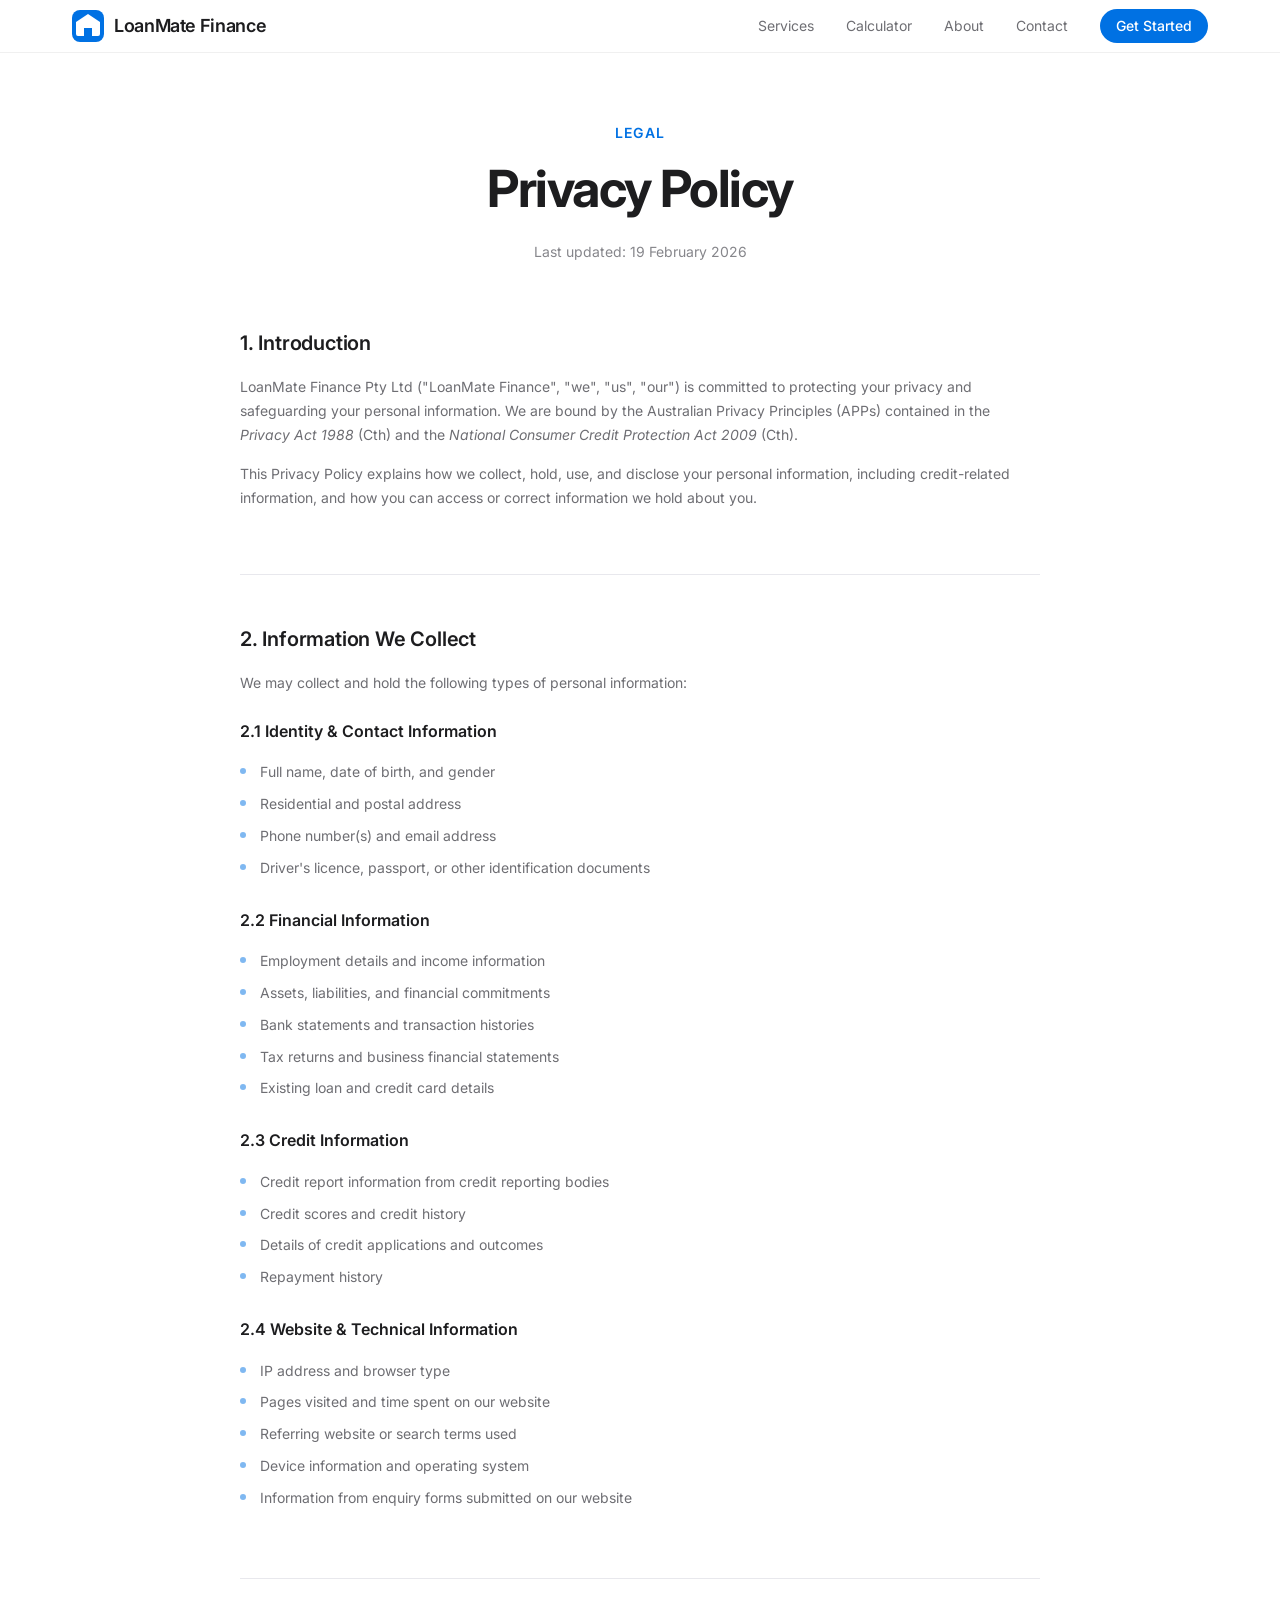
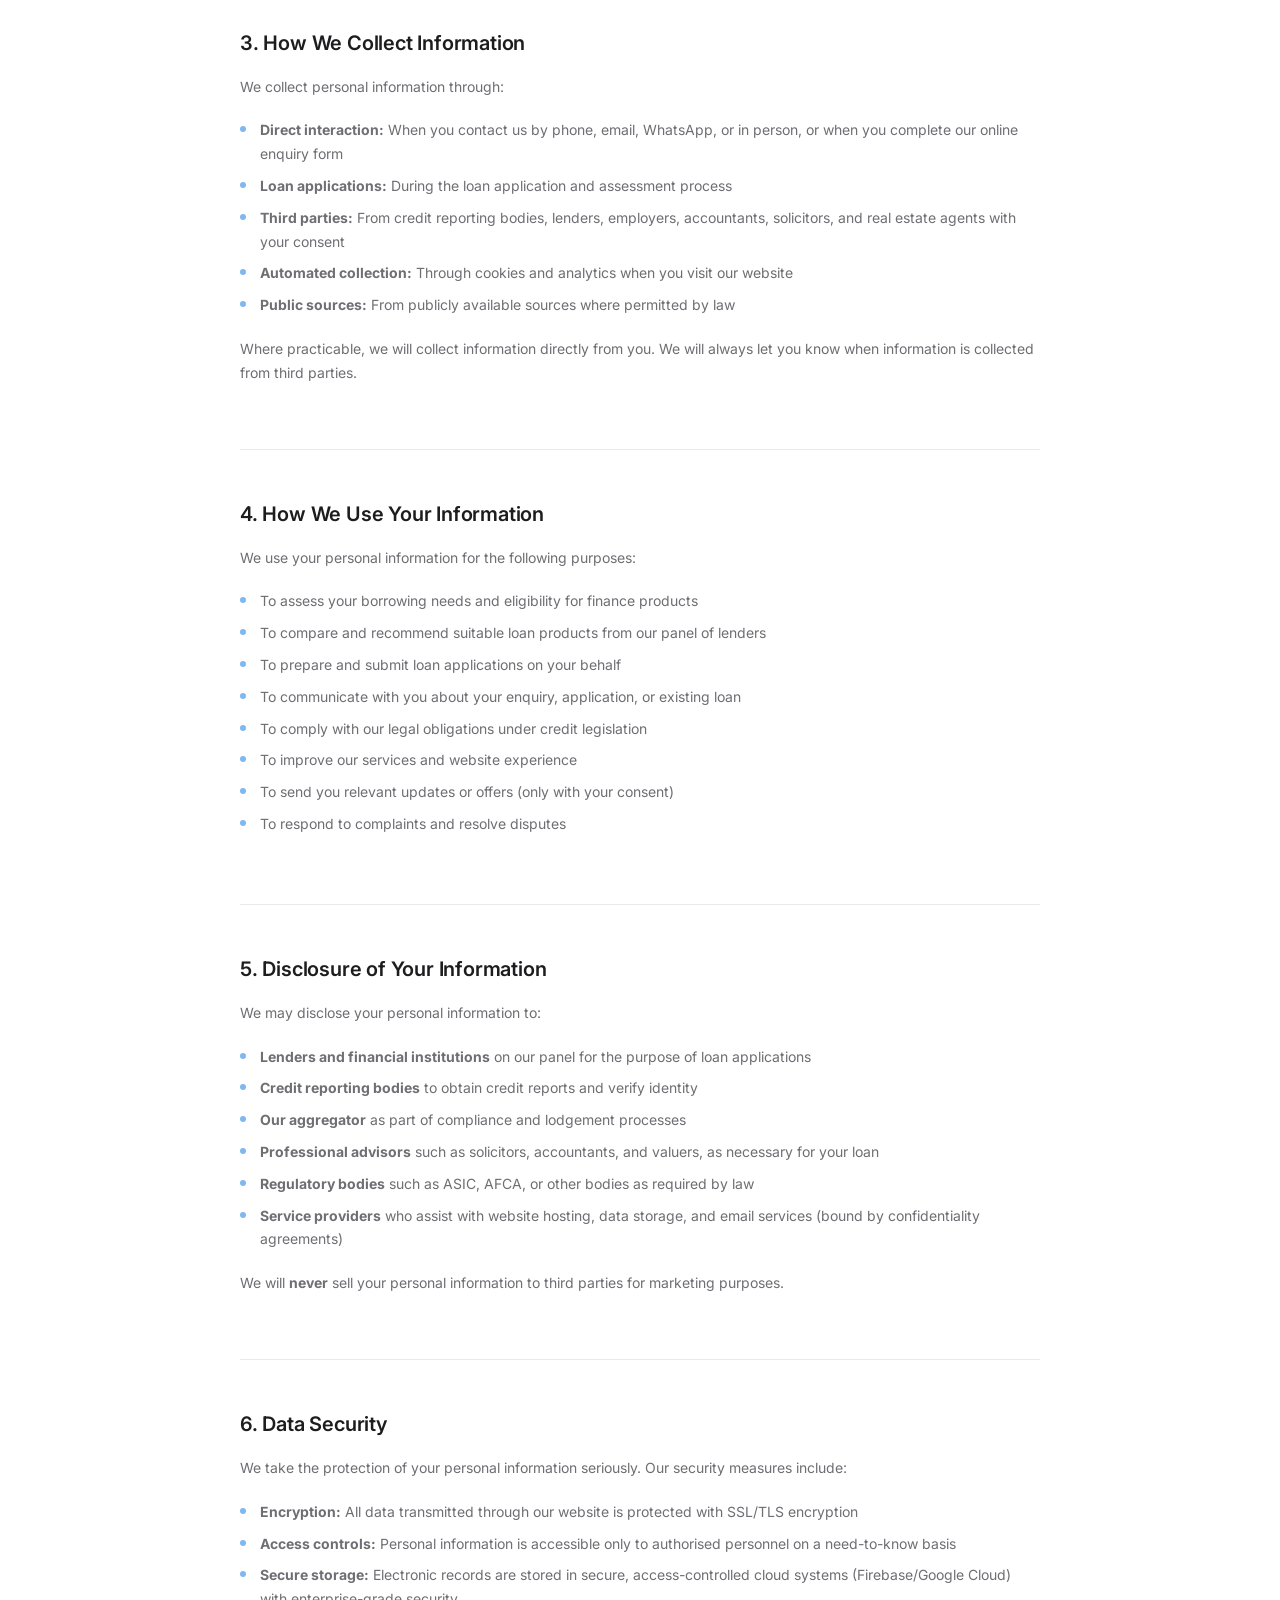
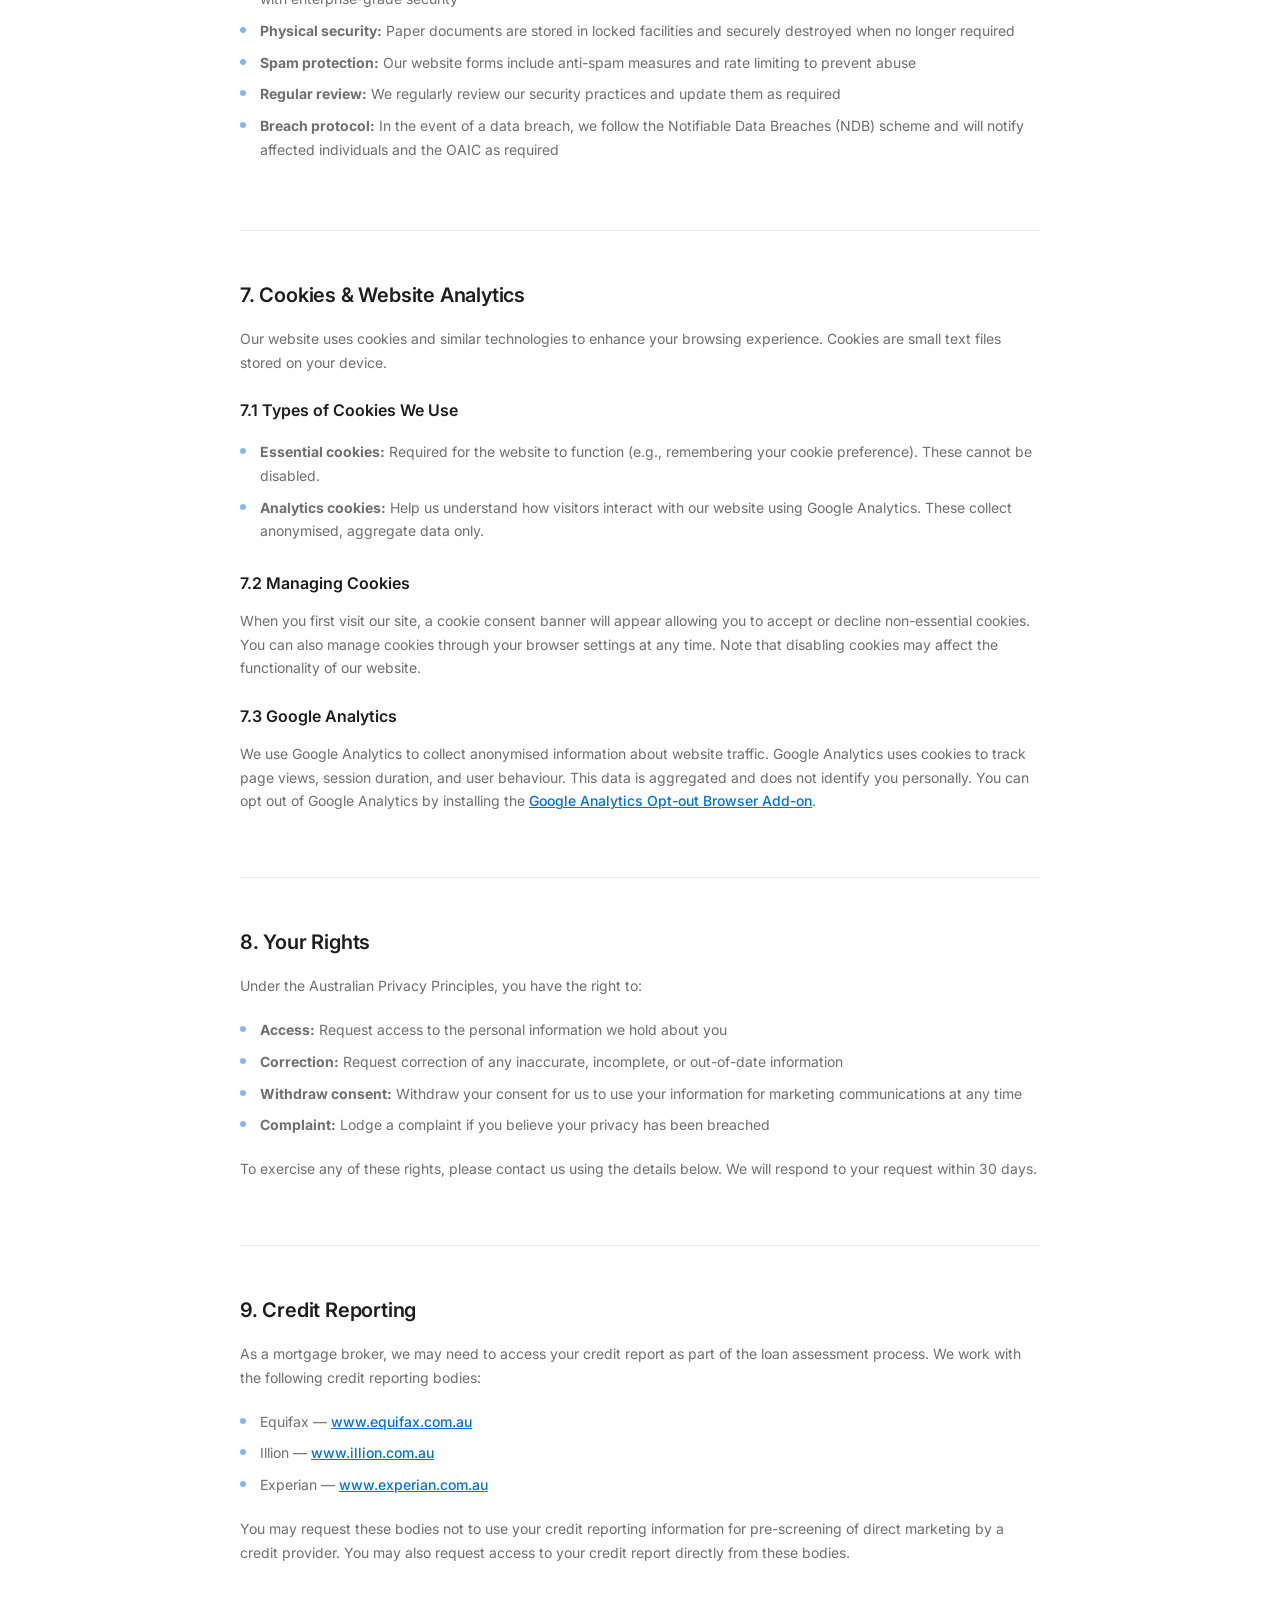
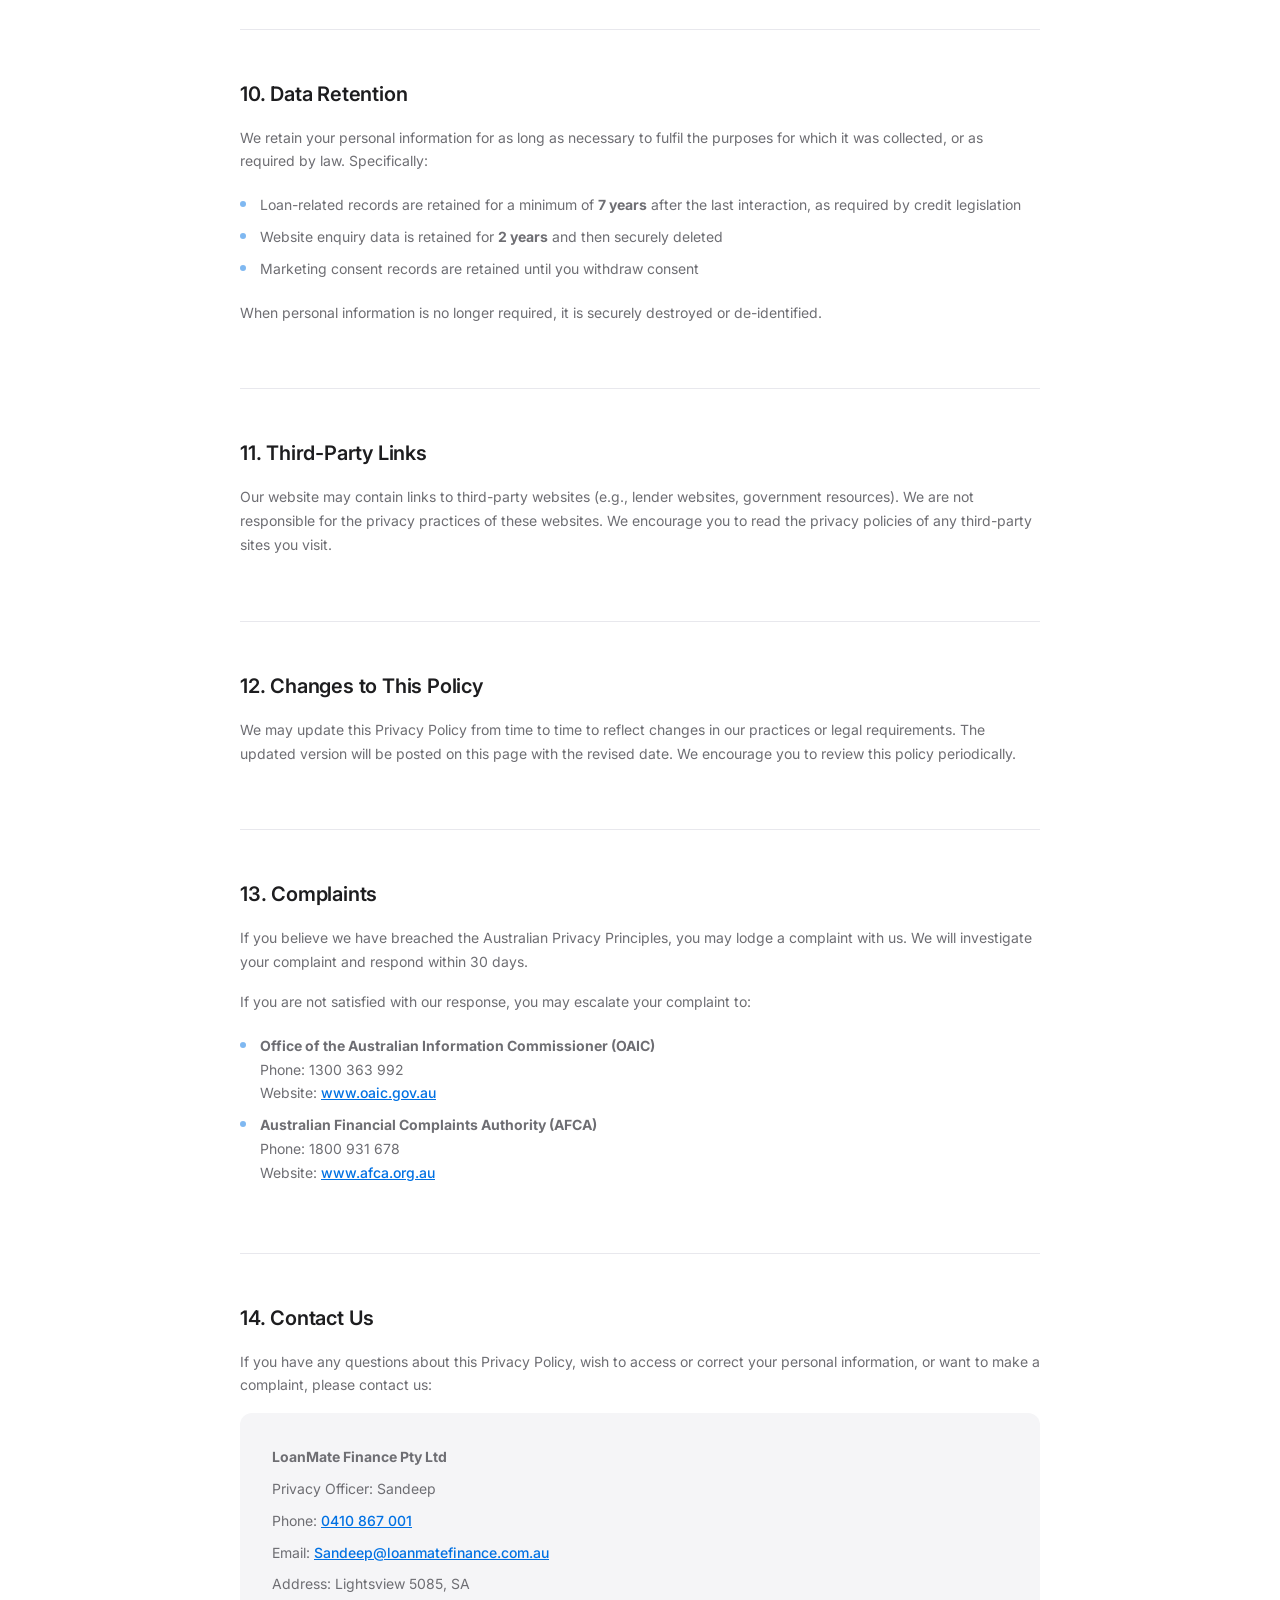
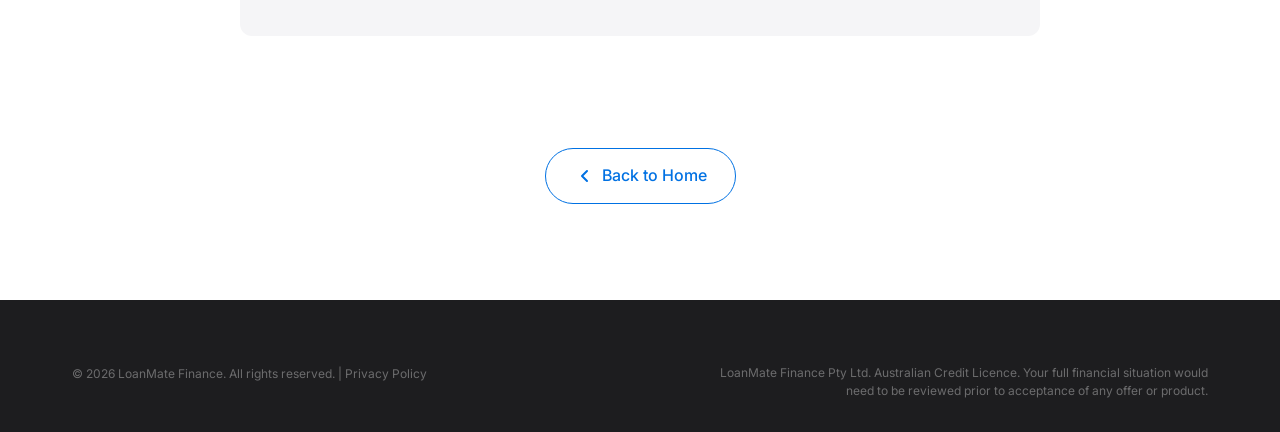
==== privacy.html @ 2b6af9fc "Phase 1: Privacy & Security Foundation - Add Content Security Policy, X-Frame-Options, and referrer " ====
<!DOCTYPE html>
<html lang="en">
<head>
    <meta charset="UTF-8">
    <meta name="viewport" content="width=device-width, initial-scale=1.0">
    <title>Privacy Policy | LoanMate Finance</title>
    <meta name="description" content="LoanMate Finance Privacy Policy — how we collect, use, store, and protect your personal information under the Australian Privacy Principles.">

    <!-- Security Headers -->
    <meta http-equiv="X-Content-Type-Options" content="nosniff">
    <meta http-equiv="X-Frame-Options" content="DENY">
    <meta name="referrer" content="strict-origin-when-cross-origin">

    <link rel="preconnect" href="https://fonts.googleapis.com">
    <link rel="preconnect" href="https://fonts.gstatic.com" crossorigin>
    <link href="https://fonts.googleapis.com/css2?family=Inter:wght@300;400;500;600;700;800&display=swap" rel="stylesheet">
    <link rel="stylesheet" href="styles.css">
    <link rel="icon" type="image/svg+xml" href="data:image/svg+xml,<svg xmlns='http://www.w3.org/2000/svg' viewBox='0 0 100 100'><text y='.9em' font-size='90'>🏠</text></svg>">
</head>
<body>
    <!-- Navigation -->
    <nav class="nav" id="nav">
        <div class="nav-container">
            <a href="index.html" class="nav-logo">
                <div class="logo-icon">
                    <svg width="28" height="28" viewBox="0 0 28 28" fill="none">
                        <path d="M14 2L2 10v12a2 2 0 002 2h6v-8h8v8h6a2 2 0 002-2V10L14 2z" fill="currentColor"/>
                    </svg>
                </div>
                <span>LoanMate Finance</span>
            </a>
            <div class="nav-links" id="navLinks">
                <a href="index.html#services">Services</a>
                <a href="index.html#calculator">Calculator</a>
                <a href="index.html#about">About</a>
                <a href="index.html#contact">Contact</a>
                <a href="index.html#contact" class="nav-cta">Get Started</a>
            </div>
            <button class="nav-toggle" id="navToggle" aria-label="Toggle navigation">
                <span></span>
                <span></span>
                <span></span>
            </button>
        </div>
    </nav>

    <!-- Privacy Policy Content -->
    <section class="privacy-page">
        <div class="container">
            <div class="privacy-header">
                <span class="section-tag">Legal</span>
                <h1 class="section-title">Privacy Policy</h1>
                <p class="privacy-updated">Last updated: 19 February 2026</p>
            </div>

            <div class="privacy-content">
                <!-- 1. Introduction -->
                <div class="privacy-section">
                    <h2>1. Introduction</h2>
                    <p>LoanMate Finance Pty Ltd ("LoanMate Finance", "we", "us", "our") is committed to protecting your privacy and safeguarding your personal information. We are bound by the Australian Privacy Principles (APPs) contained in the <em>Privacy Act 1988</em> (Cth) and the <em>National Consumer Credit Protection Act 2009</em> (Cth).</p>
                    <p>This Privacy Policy explains how we collect, hold, use, and disclose your personal information, including credit-related information, and how you can access or correct information we hold about you.</p>
                </div>

                <!-- 2. Information We Collect -->
                <div class="privacy-section">
                    <h2>2. Information We Collect</h2>
                    <p>We may collect and hold the following types of personal information:</p>

                    <h3>2.1 Identity & Contact Information</h3>
                    <ul>
                        <li>Full name, date of birth, and gender</li>
                        <li>Residential and postal address</li>
                        <li>Phone number(s) and email address</li>
                        <li>Driver's licence, passport, or other identification documents</li>
                    </ul>

                    <h3>2.2 Financial Information</h3>
                    <ul>
                        <li>Employment details and income information</li>
                        <li>Assets, liabilities, and financial commitments</li>
                        <li>Bank statements and transaction histories</li>
                        <li>Tax returns and business financial statements</li>
                        <li>Existing loan and credit card details</li>
                    </ul>

                    <h3>2.3 Credit Information</h3>
                    <ul>
                        <li>Credit report information from credit reporting bodies</li>
                        <li>Credit scores and credit history</li>
                        <li>Details of credit applications and outcomes</li>
                        <li>Repayment history</li>
                    </ul>

                    <h3>2.4 Website & Technical Information</h3>
                    <ul>
                        <li>IP address and browser type</li>
                        <li>Pages visited and time spent on our website</li>
                        <li>Referring website or search terms used</li>
                        <li>Device information and operating system</li>
                        <li>Information from enquiry forms submitted on our website</li>
                    </ul>
                </div>

                <!-- 3. How We Collect Information -->
                <div class="privacy-section">
                    <h2>3. How We Collect Information</h2>
                    <p>We collect personal information through:</p>
                    <ul>
                        <li><strong>Direct interaction:</strong> When you contact us by phone, email, WhatsApp, or in person, or when you complete our online enquiry form</li>
                        <li><strong>Loan applications:</strong> During the loan application and assessment process</li>
                        <li><strong>Third parties:</strong> From credit reporting bodies, lenders, employers, accountants, solicitors, and real estate agents with your consent</li>
                        <li><strong>Automated collection:</strong> Through cookies and analytics when you visit our website</li>
                        <li><strong>Public sources:</strong> From publicly available sources where permitted by law</li>
                    </ul>
                    <p>Where practicable, we will collect information directly from you. We will always let you know when information is collected from third parties.</p>
                </div>

                <!-- 4. How We Use Your Information -->
                <div class="privacy-section">
                    <h2>4. How We Use Your Information</h2>
                    <p>We use your personal information for the following purposes:</p>
                    <ul>
                        <li>To assess your borrowing needs and eligibility for finance products</li>
                        <li>To compare and recommend suitable loan products from our panel of lenders</li>
                        <li>To prepare and submit loan applications on your behalf</li>
                        <li>To communicate with you about your enquiry, application, or existing loan</li>
                        <li>To comply with our legal obligations under credit legislation</li>
                        <li>To improve our services and website experience</li>
                        <li>To send you relevant updates or offers (only with your consent)</li>
                        <li>To respond to complaints and resolve disputes</li>
                    </ul>
                </div>

                <!-- 5. Disclosure of Your Information -->
                <div class="privacy-section">
                    <h2>5. Disclosure of Your Information</h2>
                    <p>We may disclose your personal information to:</p>
                    <ul>
                        <li><strong>Lenders and financial institutions</strong> on our panel for the purpose of loan applications</li>
                        <li><strong>Credit reporting bodies</strong> to obtain credit reports and verify identity</li>
                        <li><strong>Our aggregator</strong> as part of compliance and lodgement processes</li>
                        <li><strong>Professional advisors</strong> such as solicitors, accountants, and valuers, as necessary for your loan</li>
                        <li><strong>Regulatory bodies</strong> such as ASIC, AFCA, or other bodies as required by law</li>
                        <li><strong>Service providers</strong> who assist with website hosting, data storage, and email services (bound by confidentiality agreements)</li>
                    </ul>
                    <p>We will <strong>never</strong> sell your personal information to third parties for marketing purposes.</p>
                </div>

                <!-- 6. Data Security -->
                <div class="privacy-section" id="security">
                    <h2>6. Data Security</h2>
                    <p>We take the protection of your personal information seriously. Our security measures include:</p>
                    <ul>
                        <li><strong>Encryption:</strong> All data transmitted through our website is protected with SSL/TLS encryption</li>
                        <li><strong>Access controls:</strong> Personal information is accessible only to authorised personnel on a need-to-know basis</li>
                        <li><strong>Secure storage:</strong> Electronic records are stored in secure, access-controlled cloud systems (Firebase/Google Cloud) with enterprise-grade security</li>
                        <li><strong>Physical security:</strong> Paper documents are stored in locked facilities and securely destroyed when no longer required</li>
                        <li><strong>Spam protection:</strong> Our website forms include anti-spam measures and rate limiting to prevent abuse</li>
                        <li><strong>Regular review:</strong> We regularly review our security practices and update them as required</li>
                        <li><strong>Breach protocol:</strong> In the event of a data breach, we follow the Notifiable Data Breaches (NDB) scheme and will notify affected individuals and the OAIC as required</li>
                    </ul>
                </div>

                <!-- 7. Cookies -->
                <div class="privacy-section" id="cookies">
                    <h2>7. Cookies & Website Analytics</h2>
                    <p>Our website uses cookies and similar technologies to enhance your browsing experience. Cookies are small text files stored on your device.</p>

                    <h3>7.1 Types of Cookies We Use</h3>
                    <ul>
                        <li><strong>Essential cookies:</strong> Required for the website to function (e.g., remembering your cookie preference). These cannot be disabled.</li>
                        <li><strong>Analytics cookies:</strong> Help us understand how visitors interact with our website using Google Analytics. These collect anonymised, aggregate data only.</li>
                    </ul>

                    <h3>7.2 Managing Cookies</h3>
                    <p>When you first visit our site, a cookie consent banner will appear allowing you to accept or decline non-essential cookies. You can also manage cookies through your browser settings at any time. Note that disabling cookies may affect the functionality of our website.</p>

                    <h3>7.3 Google Analytics</h3>
                    <p>We use Google Analytics to collect anonymised information about website traffic. Google Analytics uses cookies to track page views, session duration, and user behaviour. This data is aggregated and does not identify you personally. You can opt out of Google Analytics by installing the <a href="https://tools.google.com/dlpage/gaoptout" target="_blank" rel="noopener noreferrer">Google Analytics Opt-out Browser Add-on</a>.</p>
                </div>

                <!-- 8. Your Rights -->
                <div class="privacy-section">
                    <h2>8. Your Rights</h2>
                    <p>Under the Australian Privacy Principles, you have the right to:</p>
                    <ul>
                        <li><strong>Access:</strong> Request access to the personal information we hold about you</li>
                        <li><strong>Correction:</strong> Request correction of any inaccurate, incomplete, or out-of-date information</li>
                        <li><strong>Withdraw consent:</strong> Withdraw your consent for us to use your information for marketing communications at any time</li>
                        <li><strong>Complaint:</strong> Lodge a complaint if you believe your privacy has been breached</li>
                    </ul>
                    <p>To exercise any of these rights, please contact us using the details below. We will respond to your request within 30 days.</p>
                </div>

                <!-- 9. Credit Reporting -->
                <div class="privacy-section">
                    <h2>9. Credit Reporting</h2>
                    <p>As a mortgage broker, we may need to access your credit report as part of the loan assessment process. We work with the following credit reporting bodies:</p>
                    <ul>
                        <li>Equifax — <a href="https://www.equifax.com.au" target="_blank" rel="noopener noreferrer">www.equifax.com.au</a></li>
                        <li>Illion — <a href="https://www.illion.com.au" target="_blank" rel="noopener noreferrer">www.illion.com.au</a></li>
                        <li>Experian — <a href="https://www.experian.com.au" target="_blank" rel="noopener noreferrer">www.experian.com.au</a></li>
                    </ul>
                    <p>You may request these bodies not to use your credit reporting information for pre-screening of direct marketing by a credit provider. You may also request access to your credit report directly from these bodies.</p>
                </div>

                <!-- 10. Data Retention -->
                <div class="privacy-section">
                    <h2>10. Data Retention</h2>
                    <p>We retain your personal information for as long as necessary to fulfil the purposes for which it was collected, or as required by law. Specifically:</p>
                    <ul>
                        <li>Loan-related records are retained for a minimum of <strong>7 years</strong> after the last interaction, as required by credit legislation</li>
                        <li>Website enquiry data is retained for <strong>2 years</strong> and then securely deleted</li>
                        <li>Marketing consent records are retained until you withdraw consent</li>
                    </ul>
                    <p>When personal information is no longer required, it is securely destroyed or de-identified.</p>
                </div>

                <!-- 11. Third-Party Links -->
                <div class="privacy-section">
                    <h2>11. Third-Party Links</h2>
                    <p>Our website may contain links to third-party websites (e.g., lender websites, government resources). We are not responsible for the privacy practices of these websites. We encourage you to read the privacy policies of any third-party sites you visit.</p>
                </div>

                <!-- 12. Changes to This Policy -->
                <div class="privacy-section">
                    <h2>12. Changes to This Policy</h2>
                    <p>We may update this Privacy Policy from time to time to reflect changes in our practices or legal requirements. The updated version will be posted on this page with the revised date. We encourage you to review this policy periodically.</p>
                </div>

                <!-- 13. Complaints -->
                <div class="privacy-section">
                    <h2>13. Complaints</h2>
                    <p>If you believe we have breached the Australian Privacy Principles, you may lodge a complaint with us. We will investigate your complaint and respond within 30 days.</p>
                    <p>If you are not satisfied with our response, you may escalate your complaint to:</p>
                    <ul>
                        <li><strong>Office of the Australian Information Commissioner (OAIC)</strong><br>
                            Phone: 1300 363 992<br>
                            Website: <a href="https://www.oaic.gov.au" target="_blank" rel="noopener noreferrer">www.oaic.gov.au</a>
                        </li>
                        <li><strong>Australian Financial Complaints Authority (AFCA)</strong><br>
                            Phone: 1800 931 678<br>
                            Website: <a href="https://www.afca.org.au" target="_blank" rel="noopener noreferrer">www.afca.org.au</a>
                        </li>
                    </ul>
                </div>

                <!-- 14. Contact Us -->
                <div class="privacy-section">
                    <h2>14. Contact Us</h2>
                    <p>If you have any questions about this Privacy Policy, wish to access or correct your personal information, or want to make a complaint, please contact us:</p>
                    <div class="privacy-contact-card">
                        <p><strong>LoanMate Finance Pty Ltd</strong></p>
                        <p>Privacy Officer: Sandeep</p>
                        <p>Phone: <a href="tel:0410867001">0410 867 001</a></p>
                        <p>Email: <a href="mailto:Sandeep@loanmatefinance.com.au">Sandeep@loanmatefinance.com.au</a></p>
                        <p>Address: Lightsview 5085, SA</p>
                    </div>
                </div>
            </div>

            <div class="privacy-back">
                <a href="index.html" class="btn btn-secondary btn-lg">
                    <svg width="20" height="20" viewBox="0 0 20 20" fill="none">
                        <path d="M13 15l-5-5 5-5" stroke="currentColor" stroke-width="2" stroke-linecap="round" stroke-linejoin="round"/>
                    </svg>
                    Back to Home
                </a>
            </div>
        </div>
    </section>

    <!-- Footer -->
    <footer class="footer">
        <div class="container">
            <div class="footer-bottom" style="border-top: none; padding-top: 0;">
                <p>&copy; 2026 LoanMate Finance. All rights reserved. | <a href="privacy.html">Privacy Policy</a></p>
                <p class="footer-disclaimer">LoanMate Finance Pty Ltd. Australian Credit Licence. Your full financial situation would need to be reviewed prior to acceptance of any offer or product.</p>
            </div>
        </div>
    </footer>
</body>
</html>
---- styles.css ----
/* ============================================
   LoanMate Finance — Apple-Inspired Design System
   ============================================ */

/* --- CSS Custom Properties --- */
:root {
    --color-primary: #0071E3;
    --color-primary-hover: #0077ED;
    --color-primary-light: #E8F4FD;
    --color-dark: #1D1D1F;
    --color-text: #1D1D1F;
    --color-text-secondary: #6E6E73;
    --color-text-tertiary: #86868B;
    --color-bg: #FFFFFF;
    --color-bg-secondary: #F5F5F7;
    --color-bg-tertiary: #FAFAFA;
    --color-border: #D2D2D7;
    --color-border-light: #E8E8ED;
    --color-success: #22C55E;
    --color-error: #EF4444;

    --font-family: 'Inter', -apple-system, BlinkMacSystemFont, 'Segoe UI', Roboto, sans-serif;
    --font-size-xs: 0.75rem;
    --font-size-sm: 0.875rem;
    --font-size-base: 1rem;
    --font-size-lg: 1.125rem;
    --font-size-xl: 1.25rem;
    --font-size-2xl: 1.5rem;
    --font-size-3xl: 2rem;
    --font-size-4xl: 2.5rem;
    --font-size-5xl: 3.5rem;
    --font-size-6xl: 4.5rem;

    --spacing-xs: 0.5rem;
    --spacing-sm: 0.75rem;
    --spacing-md: 1rem;
    --spacing-lg: 1.5rem;
    --spacing-xl: 2rem;
    --spacing-2xl: 3rem;
    --spacing-3xl: 4rem;
    --spacing-4xl: 6rem;
    --spacing-5xl: 8rem;

    --radius-sm: 8px;
    --radius-md: 12px;
    --radius-lg: 16px;
    --radius-xl: 20px;
    --radius-2xl: 24px;
    --radius-full: 9999px;

    --shadow-sm: 0 1px 2px rgba(0, 0, 0, 0.04);
    --shadow-md: 0 4px 12px rgba(0, 0, 0, 0.06);
    --shadow-lg: 0 8px 30px rgba(0, 0, 0, 0.08);
    --shadow-xl: 0 20px 60px rgba(0, 0, 0, 0.1);

    --transition-fast: 0.15s ease;
    --transition-base: 0.3s ease;
    --transition-slow: 0.5s ease;
    --transition-spring: 0.6s cubic-bezier(0.16, 1, 0.3, 1);
}

/* --- Reset & Base --- */
*,
*::before,
*::after {
    margin: 0;
    padding: 0;
    box-sizing: border-box;
}

html {
    scroll-behavior: smooth;
    -webkit-font-smoothing: antialiased;
    -moz-osx-font-smoothing: grayscale;
}

body {
    font-family: var(--font-family);
    font-size: var(--font-size-base);
    line-height: 1.6;
    color: var(--color-text);
    background: var(--color-bg);
    overflow-x: hidden;
}

img {
    max-width: 100%;
    display: block;
}

a {
    text-decoration: none;
    color: inherit;
    transition: color var(--transition-fast);
}

button {
    border: none;
    background: none;
    cursor: pointer;
    font-family: inherit;
}

input, textarea, select {
    font-family: inherit;
    font-size: inherit;
}

::selection {
    background: var(--color-primary);
    color: white;
}

/* --- Layout --- */
.container {
    max-width: 1200px;
    margin: 0 auto;
    padding: 0 var(--spacing-xl);
}

/* --- Navigation --- */
.nav {
    position: fixed;
    top: 0;
    left: 0;
    right: 0;
    z-index: 1000;
    background: rgba(255, 255, 255, 0.72);
    backdrop-filter: saturate(180%) blur(20px);
    -webkit-backdrop-filter: saturate(180%) blur(20px);
    border-bottom: 1px solid rgba(0, 0, 0, 0.06);
    transition: background var(--transition-base), box-shadow var(--transition-base);
}

.nav.scrolled {
    background: rgba(255, 255, 255, 0.92);
    box-shadow: 0 1px 3px rgba(0, 0, 0, 0.06);
}

.nav-container {
    max-width: 1200px;
    margin: 0 auto;
    padding: 0 var(--spacing-xl);
    display: flex;
    align-items: center;
    justify-content: space-between;
    height: 52px;
}

.nav-logo {
    display: flex;
    align-items: center;
    gap: 10px;
    font-weight: 600;
    font-size: var(--font-size-lg);
    color: var(--color-dark);
    letter-spacing: -0.02em;
}

.logo-icon {
    display: flex;
    align-items: center;
    justify-content: center;
    width: 32px;
    height: 32px;
    border-radius: var(--radius-sm);
    background: var(--color-primary);
    color: white;
}

.nav-links {
    display: flex;
    align-items: center;
    gap: var(--spacing-xl);
}

.nav-links a {
    font-size: var(--font-size-sm);
    font-weight: 400;
    color: var(--color-text-secondary);
    transition: color var(--transition-fast);
}

.nav-links a:hover {
    color: var(--color-text);
}

.nav-cta {
    padding: 6px 16px !important;
    background: var(--color-primary) !important;
    color: white !important;
    border-radius: var(--radius-full);
    font-weight: 500 !important;
    transition: background var(--transition-fast), transform var(--transition-fast) !important;
}

.nav-cta:hover {
    background: var(--color-primary-hover) !important;
    transform: scale(1.02);
}

.nav-toggle {
    display: none;
    flex-direction: column;
    gap: 5px;
    padding: 4px;
}

.nav-toggle span {
    display: block;
    width: 22px;
    height: 2px;
    background: var(--color-dark);
    border-radius: 2px;
    transition: transform var(--transition-base), opacity var(--transition-fast);
}

.nav-toggle.active span:nth-child(1) {
    transform: translateY(7px) rotate(45deg);
}

.nav-toggle.active span:nth-child(2) {
    opacity: 0;
}

.nav-toggle.active span:nth-child(3) {
    transform: translateY(-7px) rotate(-45deg);
}

/* --- Hero Section --- */
.hero {
    position: relative;
    padding: 160px 0 100px;
    overflow: hidden;
    min-height: 100vh;
    display: flex;
    align-items: center;
}

.hero-bg {
    position: absolute;
    inset: 0;
    overflow: hidden;
}

.hero-gradient {
    position: absolute;
    inset: 0;
    background: linear-gradient(180deg, #F5F5F7 0%, #FFFFFF 100%);
}

.hero-orb {
    position: absolute;
    border-radius: 50%;
    filter: blur(80px);
    opacity: 0.4;
}

.hero-orb-1 {
    width: 600px;
    height: 600px;
    background: radial-gradient(circle, #B3D9FF 0%, transparent 70%);
    top: -200px;
    right: -100px;
    animation: float1 20s ease-in-out infinite;
}

.hero-orb-2 {
    width: 400px;
    height: 400px;
    background: radial-gradient(circle, #C3B1E1 0%, transparent 70%);
    bottom: -100px;
    left: -100px;
    animation: float2 25s ease-in-out infinite;
}

.hero-orb-3 {
    width: 300px;
    height: 300px;
    background: radial-gradient(circle, #A8E6CF 0%, transparent 70%);
    top: 40%;
    left: 50%;
    animation: float3 22s ease-in-out infinite;
}

@keyframes float1 {
    0%, 100% { transform: translate(0, 0); }
    33% { transform: translate(-30px, 20px); }
    66% { transform: translate(20px, -30px); }
}

@keyframes float2 {
    0%, 100% { transform: translate(0, 0); }
    33% { transform: translate(20px, -20px); }
    66% { transform: translate(-20px, 20px); }
}

@keyframes float3 {
    0%, 100% { transform: translate(0, 0); }
    50% { transform: translate(-40px, -30px); }
}

.hero-content {
    position: relative;
    max-width: 680px;
}

.hero-badge {
    display: inline-flex;
    align-items: center;
    gap: 8px;
    padding: 6px 16px 6px 12px;
    background: rgba(255, 255, 255, 0.8);
    border: 1px solid var(--color-border-light);
    border-radius: var(--radius-full);
    font-size: var(--font-size-sm);
    color: var(--color-text-secondary);
    margin-bottom: var(--spacing-xl);
    backdrop-filter: blur(10px);
}

.badge-dot {
    width: 8px;
    height: 8px;
    background: var(--color-success);
    border-radius: 50%;
    animation: pulse 2s infinite;
}

@keyframes pulse {
    0%, 100% { opacity: 1; }
    50% { opacity: 0.5; }
}

.hero-title {
    font-size: clamp(var(--font-size-4xl), 6vw, var(--font-size-6xl));
    font-weight: 700;
    line-height: 1.05;
    letter-spacing: -0.03em;
    color: var(--color-dark);
    margin-bottom: var(--spacing-lg);
}

.text-gradient {
    background: linear-gradient(135deg, var(--color-primary) 0%, #5856D6 100%);
    -webkit-background-clip: text;
    -webkit-text-fill-color: transparent;
    background-clip: text;
}

.hero-subtitle {
    font-size: clamp(var(--font-size-lg), 2vw, var(--font-size-xl));
    line-height: 1.5;
    color: var(--color-text-secondary);
    margin-bottom: var(--spacing-2xl);
    max-width: 540px;
}

.hero-actions {
    display: flex;
    gap: var(--spacing-md);
    flex-wrap: wrap;
    margin-bottom: var(--spacing-3xl);
}

/* --- Buttons --- */
.btn {
    display: inline-flex;
    align-items: center;
    justify-content: center;
    gap: 8px;
    font-weight: 500;
    border-radius: var(--radius-full);
    transition: all var(--transition-fast);
    cursor: pointer;
    white-space: nowrap;
}

.btn-primary {
    background: var(--color-primary);
    color: white;
    border: none;
}

.btn-primary:hover {
    background: var(--color-primary-hover);
    transform: scale(1.02);
}

.btn-primary:active {
    transform: scale(0.98);
}

.btn-secondary {
    background: transparent;
    color: var(--color-primary);
    border: 1.5px solid var(--color-primary);
}

.btn-secondary:hover {
    background: var(--color-primary-light);
}

.btn-lg {
    padding: 14px 28px;
    font-size: var(--font-size-base);
}

.btn-block {
    width: 100%;
}

/* --- Hero Stats --- */
.hero-stats {
    display: flex;
    align-items: center;
    gap: var(--spacing-xl);
}

.stat {
    display: flex;
    flex-direction: column;
}

.stat-number {
    font-size: var(--font-size-3xl);
    font-weight: 700;
    color: var(--color-dark);
    letter-spacing: -0.02em;
    line-height: 1.1;
}

.stat-dollar {
    font-size: var(--font-size-3xl);
    font-weight: 700;
    color: var(--color-dark);
    letter-spacing: -0.02em;
    line-height: 1.1;
}

.stat-suffix {
    font-size: var(--font-size-xl);
    font-weight: 600;
    color: var(--color-text-secondary);
}

.stat-label {
    font-size: var(--font-size-sm);
    color: var(--color-text-tertiary);
    margin-top: 2px;
}

.stat-divider {
    width: 1px;
    height: 40px;
    background: var(--color-border);
}

/* --- Section Styles --- */
.section-header {
    text-align: center;
    max-width: 600px;
    margin: 0 auto var(--spacing-3xl);
}

.section-tag {
    display: inline-block;
    font-size: var(--font-size-sm);
    font-weight: 600;
    color: var(--color-primary);
    text-transform: uppercase;
    letter-spacing: 0.08em;
    margin-bottom: var(--spacing-md);
}

.section-title {
    font-size: clamp(var(--font-size-3xl), 4vw, var(--font-size-5xl));
    font-weight: 700;
    line-height: 1.1;
    letter-spacing: -0.03em;
    color: var(--color-dark);
    margin-bottom: var(--spacing-lg);
}

.section-subtitle {
    font-size: var(--font-size-lg);
    line-height: 1.6;
    color: var(--color-text-secondary);
}

/* --- Services Section --- */
.services {
    padding: var(--spacing-5xl) 0;
    background: var(--color-bg);
}

.services-grid {
    display: grid;
    grid-template-columns: repeat(3, 1fr);
    gap: var(--spacing-lg);
}

.service-card {
    padding: var(--spacing-2xl);
    background: var(--color-bg);
    border: 1px solid var(--color-border-light);
    border-radius: var(--radius-xl);
    transition: all var(--transition-spring);
    position: relative;
    overflow: hidden;
}

.service-card::before {
    content: '';
    position: absolute;
    inset: 0;
    background: linear-gradient(180deg, transparent 0%, rgba(0, 113, 227, 0.02) 100%);
    opacity: 0;
    transition: opacity var(--transition-base);
}

.service-card:hover {
    transform: translateY(-4px);
    box-shadow: var(--shadow-lg);
    border-color: rgba(0, 113, 227, 0.15);
}

.service-card:hover::before {
    opacity: 1;
}

.service-icon {
    display: flex;
    align-items: center;
    justify-content: center;
    width: 56px;
    height: 56px;
    border-radius: var(--radius-md);
    background: var(--icon-bg);
    color: var(--icon-color);
    margin-bottom: var(--spacing-lg);
    position: relative;
}

.service-title {
    font-size: var(--font-size-xl);
    font-weight: 600;
    letter-spacing: -0.01em;
    margin-bottom: var(--spacing-sm);
    position: relative;
}

.service-desc {
    font-size: var(--font-size-sm);
    line-height: 1.6;
    color: var(--color-text-secondary);
    margin-bottom: var(--spacing-lg);
    position: relative;
}

.service-features {
    list-style: none;
    margin-bottom: var(--spacing-lg);
    position: relative;
}

.service-features li {
    font-size: var(--font-size-sm);
    color: var(--color-text-secondary);
    padding: 6px 0;
    padding-left: 20px;
    position: relative;
}

.service-features li::before {
    content: '';
    position: absolute;
    left: 0;
    top: 50%;
    transform: translateY(-50%);
    width: 6px;
    height: 6px;
    background: var(--color-primary);
    border-radius: 50%;
    opacity: 0.5;
}

.service-link {
    display: inline-flex;
    align-items: center;
    gap: 4px;
    font-size: var(--font-size-sm);
    font-weight: 500;
    color: var(--color-primary);
    position: relative;
}

.service-link:hover {
    gap: 8px;
}

/* --- Process Section --- */
.process {
    padding: var(--spacing-5xl) 0;
    background: var(--color-bg-secondary);
}

.process-steps {
    display: flex;
    align-items: flex-start;
    justify-content: center;
    gap: var(--spacing-xl);
}

.process-step {
    flex: 1;
    max-width: 320px;
    text-align: center;
    padding: var(--spacing-2xl);
}

.step-number {
    font-size: var(--font-size-5xl);
    font-weight: 800;
    color: var(--color-primary);
    opacity: 0.15;
    letter-spacing: -0.04em;
    line-height: 1;
    margin-bottom: var(--spacing-md);
}

.process-step h3 {
    font-size: var(--font-size-xl);
    font-weight: 600;
    margin-bottom: var(--spacing-sm);
    letter-spacing: -0.01em;
}

.process-step p {
    font-size: var(--font-size-sm);
    line-height: 1.6;
    color: var(--color-text-secondary);
}

.process-connector {
    width: 60px;
    height: 2px;
    background: var(--color-border);
    margin-top: 100px;
    flex-shrink: 0;
}

/* --- Calculator Section --- */
.calculator {
    padding: var(--spacing-5xl) 0;
    background: var(--color-bg);
}

.calculator-card {
    display: grid;
    grid-template-columns: 1fr 1fr;
    gap: var(--spacing-3xl);
    background: var(--color-bg);
    border: 1px solid var(--color-border-light);
    border-radius: var(--radius-2xl);
    padding: var(--spacing-3xl);
    box-shadow: var(--shadow-lg);
}

.calc-group {
    margin-bottom: var(--spacing-xl);
}

.calc-label {
    display: flex;
    justify-content: space-between;
    align-items: center;
    margin-bottom: var(--spacing-sm);
}

.calc-label span:first-child {
    font-size: var(--font-size-sm);
    font-weight: 500;
    color: var(--color-text);
}

.calc-value {
    font-size: var(--font-size-sm);
    font-weight: 600;
    color: var(--color-primary);
    background: var(--color-primary-light);
    padding: 2px 10px;
    border-radius: var(--radius-full);
}

/* --- Custom Range Slider --- */
.calc-slider {
    -webkit-appearance: none;
    appearance: none;
    width: 100%;
    height: 6px;
    background: var(--color-border-light);
    border-radius: 3px;
    outline: none;
    cursor: pointer;
    position: relative;
}

.calc-slider::-webkit-slider-thumb {
    -webkit-appearance: none;
    appearance: none;
    width: 22px;
    height: 22px;
    background: white;
    border: 2px solid var(--color-primary);
    border-radius: 50%;
    cursor: pointer;
    box-shadow: 0 2px 6px rgba(0, 113, 227, 0.2);
    transition: transform var(--transition-fast), box-shadow var(--transition-fast);
}

.calc-slider::-webkit-slider-thumb:hover {
    transform: scale(1.15);
    box-shadow: 0 2px 10px rgba(0, 113, 227, 0.3);
}

.calc-slider::-webkit-slider-thumb:active {
    transform: scale(1.1);
}

.calc-slider::-moz-range-thumb {
    width: 22px;
    height: 22px;
    background: white;
    border: 2px solid var(--color-primary);
    border-radius: 50%;
    cursor: pointer;
    box-shadow: 0 2px 6px rgba(0, 113, 227, 0.2);
}

.calc-range {
    display: flex;
    justify-content: space-between;
    margin-top: 6px;
    font-size: var(--font-size-xs);
    color: var(--color-text-tertiary);
}

.calc-toggle-group {
    display: flex;
    background: var(--color-bg-secondary);
    border-radius: var(--radius-sm);
    padding: 3px;
    gap: 2px;
}

.calc-toggle {
    flex: 1;
    padding: 8px 12px;
    font-size: var(--font-size-sm);
    font-weight: 500;
    color: var(--color-text-secondary);
    border-radius: 6px;
    transition: all var(--transition-fast);
}

.calc-toggle.active {
    background: white;
    color: var(--color-text);
    box-shadow: var(--shadow-sm);
}

/* --- Calculator Results --- */
.calc-results {
    display: flex;
    flex-direction: column;
    align-items: center;
    justify-content: center;
}

.calc-result-main {
    text-align: center;
    margin-bottom: var(--spacing-xl);
}

.calc-result-label {
    display: block;
    font-size: var(--font-size-sm);
    color: var(--color-text-tertiary);
    margin-bottom: var(--spacing-xs);
}

.calc-result-amount {
    display: block;
    font-size: clamp(var(--font-size-4xl), 5vw, var(--font-size-5xl));
    font-weight: 700;
    color: var(--color-dark);
    letter-spacing: -0.03em;
    line-height: 1.1;
}

.calc-result-freq {
    display: block;
    font-size: var(--font-size-sm);
    color: var(--color-text-tertiary);
    margin-top: 4px;
}

.calc-breakdown {
    width: 100%;
    margin-bottom: var(--spacing-xl);
    padding: var(--spacing-lg);
    background: var(--color-bg-secondary);
    border-radius: var(--radius-md);
}

.calc-breakdown-item {
    display: flex;
    justify-content: space-between;
    padding: 8px 0;
    font-size: var(--font-size-sm);
}

.calc-breakdown-item span:first-child {
    color: var(--color-text-secondary);
}

.calc-breakdown-item span:last-child {
    font-weight: 600;
    color: var(--color-text);
}

.calc-breakdown-item + .calc-breakdown-item {
    border-top: 1px solid var(--color-border-light);
}

.calc-chart {
    display: flex;
    flex-direction: column;
    align-items: center;
    margin-bottom: var(--spacing-xl);
}

.calc-chart canvas {
    margin-bottom: var(--spacing-md);
}

.chart-legend {
    display: flex;
    gap: var(--spacing-lg);
}

.legend-item {
    display: flex;
    align-items: center;
    gap: 6px;
    font-size: var(--font-size-sm);
    color: var(--color-text-secondary);
}

.legend-dot {
    width: 10px;
    height: 10px;
    border-radius: 50%;
}

.calc-disclaimer {
    font-size: var(--font-size-xs);
    color: var(--color-text-tertiary);
    text-align: center;
    margin-top: var(--spacing-md);
}

/* --- About Section --- */
.about {
    padding: var(--spacing-5xl) 0;
    background: var(--color-bg-secondary);
}

.about-grid {
    display: grid;
    grid-template-columns: 1fr 1fr;
    gap: var(--spacing-4xl);
    align-items: center;
}

.about-text {
    font-size: var(--font-size-base);
    line-height: 1.7;
    color: var(--color-text-secondary);
    margin-top: var(--spacing-lg);
}

.about-features {
    margin-top: var(--spacing-2xl);
    display: flex;
    flex-direction: column;
    gap: var(--spacing-md);
}

.about-feature {
    display: flex;
    align-items: center;
    gap: var(--spacing-md);
}

.feature-check {
    display: flex;
    align-items: center;
    justify-content: center;
    width: 32px;
    height: 32px;
    background: rgba(0, 113, 227, 0.08);
    color: var(--color-primary);
    border-radius: var(--radius-sm);
    flex-shrink: 0;
}

.about-feature span {
    font-size: var(--font-size-sm);
    font-weight: 500;
    color: var(--color-text);
}

.about-visual {
    display: flex;
    justify-content: center;
}

.about-card-stack {
    display: grid;
    grid-template-columns: 1fr 1fr;
    gap: var(--spacing-lg);
}

.about-stat-card {
    padding: var(--spacing-xl);
    background: white;
    border-radius: var(--radius-xl);
    box-shadow: var(--shadow-md);
    text-align: center;
    transition: transform var(--transition-spring);
}

.about-stat-card:first-child {
    grid-column: 1 / -1;
}

.about-stat-card:hover {
    transform: translateY(-4px);
}

.about-stat-icon {
    display: flex;
    align-items: center;
    justify-content: center;
    width: 44px;
    height: 44px;
    background: var(--color-primary-light);
    color: var(--color-primary);
    border-radius: var(--radius-md);
    margin: 0 auto var(--spacing-md);
}

.about-stat-number {
    font-size: var(--font-size-3xl);
    font-weight: 700;
    color: var(--color-dark);
    letter-spacing: -0.02em;
}

.about-stat-text {
    font-size: var(--font-size-sm);
    color: var(--color-text-tertiary);
    margin-top: 4px;
}

/* --- Testimonials --- */
.testimonials {
    padding: var(--spacing-5xl) 0;
    background: var(--color-bg);
}

.testimonials-grid {
    display: grid;
    grid-template-columns: repeat(3, 1fr);
    gap: var(--spacing-lg);
}

.testimonial-card {
    padding: var(--spacing-2xl);
    background: var(--color-bg);
    border: 1px solid var(--color-border-light);
    border-radius: var(--radius-xl);
    transition: transform var(--transition-spring), box-shadow var(--transition-base);
}

.testimonial-card:hover {
    transform: translateY(-4px);
    box-shadow: var(--shadow-lg);
}

.testimonial-stars {
    display: flex;
    gap: 2px;
    margin-bottom: var(--spacing-lg);
}

.testimonial-text {
    font-size: var(--font-size-base);
    line-height: 1.7;
    color: var(--color-text-secondary);
    margin-bottom: var(--spacing-xl);
}

.testimonial-author {
    display: flex;
    align-items: center;
    gap: var(--spacing-md);
}

.author-avatar {
    width: 40px;
    height: 40px;
    border-radius: 50%;
    background: linear-gradient(135deg, var(--color-primary), #5856D6);
    color: white;
    display: flex;
    align-items: center;
    justify-content: center;
    font-size: var(--font-size-sm);
    font-weight: 600;
}

.author-name {
    font-size: var(--font-size-sm);
    font-weight: 600;
}

.author-role {
    font-size: var(--font-size-xs);
    color: var(--color-text-tertiary);
}

/* --- Contact Section --- */
.contact {
    padding: var(--spacing-5xl) 0;
    background: var(--color-bg-secondary);
}

.contact-grid {
    display: grid;
    grid-template-columns: 1fr 1fr;
    gap: var(--spacing-3xl);
    align-items: start;
}

.contact-text {
    font-size: var(--font-size-base);
    line-height: 1.7;
    color: var(--color-text-secondary);
    margin-top: var(--spacing-lg);
    margin-bottom: var(--spacing-2xl);
}

.contact-details {
    display: flex;
    flex-direction: column;
    gap: var(--spacing-lg);
}

.contact-item {
    display: flex;
    align-items: center;
    gap: var(--spacing-md);
    padding: var(--spacing-md);
    background: white;
    border-radius: var(--radius-md);
    transition: transform var(--transition-fast), box-shadow var(--transition-fast);
}

a.contact-item:hover {
    transform: translateX(4px);
    box-shadow: var(--shadow-sm);
}

.contact-icon {
    display: flex;
    align-items: center;
    justify-content: center;
    width: 44px;
    height: 44px;
    background: var(--color-primary-light);
    color: var(--color-primary);
    border-radius: var(--radius-md);
    flex-shrink: 0;
}

.contact-item-label {
    font-size: var(--font-size-xs);
    color: var(--color-text-tertiary);
    text-transform: uppercase;
    letter-spacing: 0.05em;
}

.contact-item-value {
    font-size: var(--font-size-sm);
    font-weight: 500;
    color: var(--color-text);
}

/* --- Contact Form --- */
.contact-form-wrap {
    background: white;
    border-radius: var(--radius-2xl);
    padding: var(--spacing-2xl);
    box-shadow: var(--shadow-lg);
}

.form-title {
    font-size: var(--font-size-xl);
    font-weight: 600;
    margin-bottom: var(--spacing-xl);
    letter-spacing: -0.01em;
}

.form-row {
    display: grid;
    grid-template-columns: 1fr 1fr;
    gap: var(--spacing-md);
}

.form-group {
    margin-bottom: var(--spacing-md);
}

.form-group label {
    display: block;
    font-size: var(--font-size-sm);
    font-weight: 500;
    color: var(--color-text);
    margin-bottom: 6px;
}

.form-group input,
.form-group select,
.form-group textarea {
    width: 100%;
    padding: 12px 16px;
    background: var(--color-bg-secondary);
    border: 1.5px solid transparent;
    border-radius: var(--radius-md);
    font-size: var(--font-size-sm);
    color: var(--color-text);
    transition: border-color var(--transition-fast), background var(--transition-fast), box-shadow var(--transition-fast);
    outline: none;
}

.form-group input::placeholder,
.form-group textarea::placeholder {
    color: var(--color-text-tertiary);
}

.form-group input:focus,
.form-group select:focus,
.form-group textarea:focus {
    border-color: var(--color-primary);
    background: white;
    box-shadow: 0 0 0 3px rgba(0, 113, 227, 0.1);
}

.form-group select {
    appearance: none;
    background-image: url("data:image/svg+xml,%3Csvg width='12' height='8' viewBox='0 0 12 8' fill='none' xmlns='http://www.w3.org/2000/svg'%3E%3Cpath d='M1 1.5L6 6.5L11 1.5' stroke='%2386868B' stroke-width='1.5' stroke-linecap='round' stroke-linejoin='round'/%3E%3C/svg%3E");
    background-repeat: no-repeat;
    background-position: right 16px center;
    padding-right: 40px;
}

.form-group textarea {
    resize: vertical;
    min-height: 100px;
}

.btn-submit {
    margin-top: var(--spacing-sm);
    padding: 14px;
    font-size: var(--font-size-base);
    font-weight: 600;
}

.btn-loading {
    display: inline-flex;
    align-items: center;
    gap: 8px;
}

.spinner {
    animation: spin 1s linear infinite;
}

@keyframes spin {
    from { transform: rotate(0deg); }
    to { transform: rotate(360deg); }
}

.form-success,
.form-error {
    display: flex;
    align-items: center;
    gap: var(--spacing-md);
    padding: var(--spacing-md);
    border-radius: var(--radius-md);
    margin-top: var(--spacing-md);
    font-size: var(--font-size-sm);
}

.form-success {
    background: #F0FDF4;
    color: #15803D;
}

.form-error {
    background: #FEF2F2;
    color: #DC2626;
}

.form-error a {
    color: #DC2626;
    font-weight: 600;
    text-decoration: underline;
}

/* --- Footer --- */
.footer {
    padding: var(--spacing-3xl) 0 var(--spacing-xl);
    background: var(--color-dark);
    color: rgba(255, 255, 255, 0.7);
}

.footer-grid {
    display: grid;
    grid-template-columns: 2fr 1fr 1fr 1.5fr;
    gap: var(--spacing-2xl);
    padding-bottom: var(--spacing-2xl);
    border-bottom: 1px solid rgba(255, 255, 255, 0.1);
}

.footer .nav-logo {
    color: white;
    margin-bottom: var(--spacing-md);
}

.footer .logo-icon {
    background: var(--color-primary);
}

.footer-tagline {
    font-size: var(--font-size-sm);
    line-height: 1.6;
    color: rgba(255, 255, 255, 0.5);
    max-width: 300px;
}

.footer-links h4 {
    font-size: var(--font-size-sm);
    font-weight: 600;
    color: white;
    margin-bottom: var(--spacing-md);
}

.footer-links a,
.footer-links span {
    display: block;
    font-size: var(--font-size-sm);
    color: rgba(255, 255, 255, 0.5);
    padding: 4px 0;
    transition: color var(--transition-fast);
}

.footer-links a:hover {
    color: white;
}

.footer-bottom {
    padding-top: var(--spacing-xl);
    display: flex;
    justify-content: space-between;
    align-items: start;
    gap: var(--spacing-xl);
}

.footer-bottom p {
    font-size: var(--font-size-xs);
    color: rgba(255, 255, 255, 0.35);
}

.footer-disclaimer {
    max-width: 500px;
    text-align: right;
    line-height: 1.5;
}

/* --- Honeypot (anti-spam, hidden from users) --- */
.form-hp {
    position: absolute;
    left: -9999px;
    top: -9999px;
    width: 1px;
    height: 1px;
    overflow: hidden;
    opacity: 0;
    pointer-events: none;
}

/* --- Privacy Consent Checkbox --- */
.form-consent {
    margin-bottom: var(--spacing-md);
}

.consent-label {
    display: flex;
    align-items: flex-start;
    gap: var(--spacing-sm);
    cursor: pointer;
    font-size: var(--font-size-sm);
    line-height: 1.5;
    color: var(--color-text-secondary);
}

.consent-label input[type="checkbox"] {
    position: absolute;
    opacity: 0;
    width: 0;
    height: 0;
}

.consent-checkmark {
    display: flex;
    align-items: center;
    justify-content: center;
    width: 20px;
    height: 20px;
    min-width: 20px;
    border: 2px solid var(--color-border);
    border-radius: 4px;
    background: white;
    transition: all var(--transition-fast);
    margin-top: 1px;
}

.consent-label input[type="checkbox"]:checked + .consent-checkmark {
    background: var(--color-primary);
    border-color: var(--color-primary);
}

.consent-label input[type="checkbox"]:checked + .consent-checkmark::after {
    content: '';
    display: block;
    width: 5px;
    height: 9px;
    border: solid white;
    border-width: 0 2px 2px 0;
    transform: rotate(45deg);
    margin-bottom: 2px;
}

.consent-label input[type="checkbox"]:focus-visible + .consent-checkmark {
    box-shadow: 0 0 0 3px rgba(0, 113, 227, 0.2);
}

.consent-text {
    flex: 1;
}

.consent-text a {
    color: var(--color-primary);
    font-weight: 500;
    text-decoration: underline;
}

.consent-text a:hover {
    color: var(--color-primary-hover);
}

/* --- Cookie Consent Banner --- */
.cookie-banner {
    position: fixed;
    bottom: 0;
    left: 0;
    right: 0;
    z-index: 9999;
    background: rgba(29, 29, 31, 0.95);
    backdrop-filter: blur(20px);
    -webkit-backdrop-filter: blur(20px);
    padding: var(--spacing-lg) var(--spacing-xl);
    transform: translateY(100%);
    transition: transform 0.5s cubic-bezier(0.16, 1, 0.3, 1);
    border-top: 1px solid rgba(255, 255, 255, 0.1);
}

.cookie-banner.visible {
    transform: translateY(0);
}

.cookie-content {
    max-width: 1200px;
    margin: 0 auto;
    display: flex;
    align-items: center;
    justify-content: space-between;
    gap: var(--spacing-xl);
}

.cookie-text {
    display: flex;
    align-items: center;
    gap: var(--spacing-md);
    flex: 1;
}

.cookie-icon {
    color: rgba(255, 255, 255, 0.6);
    flex-shrink: 0;
}

.cookie-text p {
    font-size: var(--font-size-sm);
    color: rgba(255, 255, 255, 0.7);
    line-height: 1.5;
    margin: 0;
}

.cookie-text a {
    color: rgba(255, 255, 255, 0.9);
    text-decoration: underline;
    font-weight: 500;
}

.cookie-text a:hover {
    color: white;
}

.cookie-actions {
    display: flex;
    gap: var(--spacing-sm);
    flex-shrink: 0;
}

.btn-cookie-decline {
    padding: 8px 20px;
    font-size: var(--font-size-sm);
    font-weight: 500;
    color: rgba(255, 255, 255, 0.7);
    background: rgba(255, 255, 255, 0.1);
    border: 1px solid rgba(255, 255, 255, 0.15);
    border-radius: var(--radius-full);
    cursor: pointer;
    transition: all var(--transition-fast);
}

.btn-cookie-decline:hover {
    background: rgba(255, 255, 255, 0.15);
    color: white;
}

.btn-cookie-accept {
    padding: 8px 20px;
    font-size: var(--font-size-sm);
    font-weight: 600;
    color: white;
    background: var(--color-primary);
    border: none;
    border-radius: var(--radius-full);
    cursor: pointer;
    transition: all var(--transition-fast);
}

.btn-cookie-accept:hover {
    background: var(--color-primary-hover);
    transform: scale(1.02);
}

/* --- Privacy Policy Page --- */
.privacy-page {
    padding: 120px 0 var(--spacing-4xl);
}

.privacy-header {
    text-align: center;
    margin-bottom: var(--spacing-3xl);
}

.privacy-updated {
    font-size: var(--font-size-sm);
    color: var(--color-text-tertiary);
    margin-top: var(--spacing-sm);
}

.privacy-content {
    max-width: 800px;
    margin: 0 auto;
}

.privacy-section {
    margin-bottom: var(--spacing-2xl);
    padding-bottom: var(--spacing-2xl);
    border-bottom: 1px solid var(--color-border-light);
}

.privacy-section:last-child {
    border-bottom: none;
}

.privacy-section h2 {
    font-size: var(--font-size-xl);
    font-weight: 600;
    color: var(--color-dark);
    margin-bottom: var(--spacing-md);
    letter-spacing: -0.01em;
}

.privacy-section h3 {
    font-size: var(--font-size-base);
    font-weight: 600;
    color: var(--color-dark);
    margin-top: var(--spacing-lg);
    margin-bottom: var(--spacing-sm);
}

.privacy-section p {
    font-size: var(--font-size-sm);
    line-height: 1.7;
    color: var(--color-text-secondary);
    margin-bottom: var(--spacing-md);
}

.privacy-section ul {
    list-style: none;
    padding: 0;
    margin-bottom: var(--spacing-md);
}

.privacy-section ul li {
    font-size: var(--font-size-sm);
    line-height: 1.7;
    color: var(--color-text-secondary);
    padding: 4px 0 4px 20px;
    position: relative;
}

.privacy-section ul li::before {
    content: '';
    position: absolute;
    left: 0;
    top: 12px;
    width: 6px;
    height: 6px;
    background: var(--color-primary);
    border-radius: 50%;
    opacity: 0.5;
}

.privacy-section a {
    color: var(--color-primary);
    font-weight: 500;
    text-decoration: underline;
}

.privacy-section a:hover {
    color: var(--color-primary-hover);
}

.privacy-contact-card {
    background: var(--color-bg-secondary);
    border-radius: var(--radius-md);
    padding: var(--spacing-xl);
    margin-top: var(--spacing-md);
}

.privacy-contact-card p {
    margin-bottom: var(--spacing-xs);
}

.privacy-back {
    text-align: center;
    margin-top: var(--spacing-3xl);
}

/* --- Scroll Animations --- */
.animate-on-scroll {
    opacity: 0;
    transform: translateY(30px);
    transition: opacity 0.8s cubic-bezier(0.16, 1, 0.3, 1), transform 0.8s cubic-bezier(0.16, 1, 0.3, 1);
}

.animate-on-scroll.visible {
    opacity: 1;
    transform: translateY(0);
}

/* --- Responsive Design --- */
@media (max-width: 1024px) {
    .services-grid {
        grid-template-columns: repeat(2, 1fr);
    }

    .calculator-card {
        grid-template-columns: 1fr;
        padding: var(--spacing-2xl);
    }

    .about-grid {
        grid-template-columns: 1fr;
        gap: var(--spacing-2xl);
    }

    .testimonials-grid {
        grid-template-columns: repeat(2, 1fr);
    }

    .footer-grid {
        grid-template-columns: 1fr 1fr;
        gap: var(--spacing-xl);
    }
}

@media (max-width: 768px) {
    .nav-links {
        display: none;
        position: fixed;
        top: 52px;
        left: 0;
        right: 0;
        bottom: 0;
        background: rgba(255, 255, 255, 0.98);
        backdrop-filter: blur(20px);
        flex-direction: column;
        padding: var(--spacing-2xl);
        gap: var(--spacing-lg);
    }

    .nav-links.open {
        display: flex;
    }

    .nav-links a {
        font-size: var(--font-size-xl);
        font-weight: 500;
        color: var(--color-text);
    }

    .nav-cta {
        align-self: flex-start;
        font-size: var(--font-size-base) !important;
    }

    .nav-toggle {
        display: flex;
    }

    .hero {
        padding: 120px 0 60px;
        min-height: auto;
    }

    .hero-title {
        font-size: clamp(2.5rem, 8vw, 3.5rem);
    }

    .hero-stats {
        flex-wrap: wrap;
        gap: var(--spacing-lg);
    }

    .stat-divider {
        display: none;
    }

    .stat {
        min-width: 100px;
    }

    .services-grid {
        grid-template-columns: 1fr;
    }

    .process-steps {
        flex-direction: column;
        align-items: center;
    }

    .process-connector {
        width: 2px;
        height: 40px;
        margin-top: 0;
    }

    .contact-grid {
        grid-template-columns: 1fr;
    }

    .testimonials-grid {
        grid-template-columns: 1fr;
    }

    .footer-grid {
        grid-template-columns: 1fr;
    }

    .footer-bottom {
        flex-direction: column;
    }

    .footer-disclaimer {
        text-align: left;
    }

    .form-row {
        grid-template-columns: 1fr;
    }

    .hero-actions {
        flex-direction: column;
    }

    .hero-actions .btn {
        text-align: center;
    }

    .cookie-content {
        flex-direction: column;
        text-align: center;
        gap: var(--spacing-md);
    }

    .cookie-text {
        flex-direction: column;
    }

    .cookie-actions {
        width: 100%;
        justify-content: center;
    }
}

@media (max-width: 480px) {
    .container {
        padding: 0 var(--spacing-md);
    }

    .service-card {
        padding: var(--spacing-xl);
    }

    .calculator-card {
        padding: var(--spacing-lg);
    }

    .contact-form-wrap {
        padding: var(--spacing-lg);
    }
}
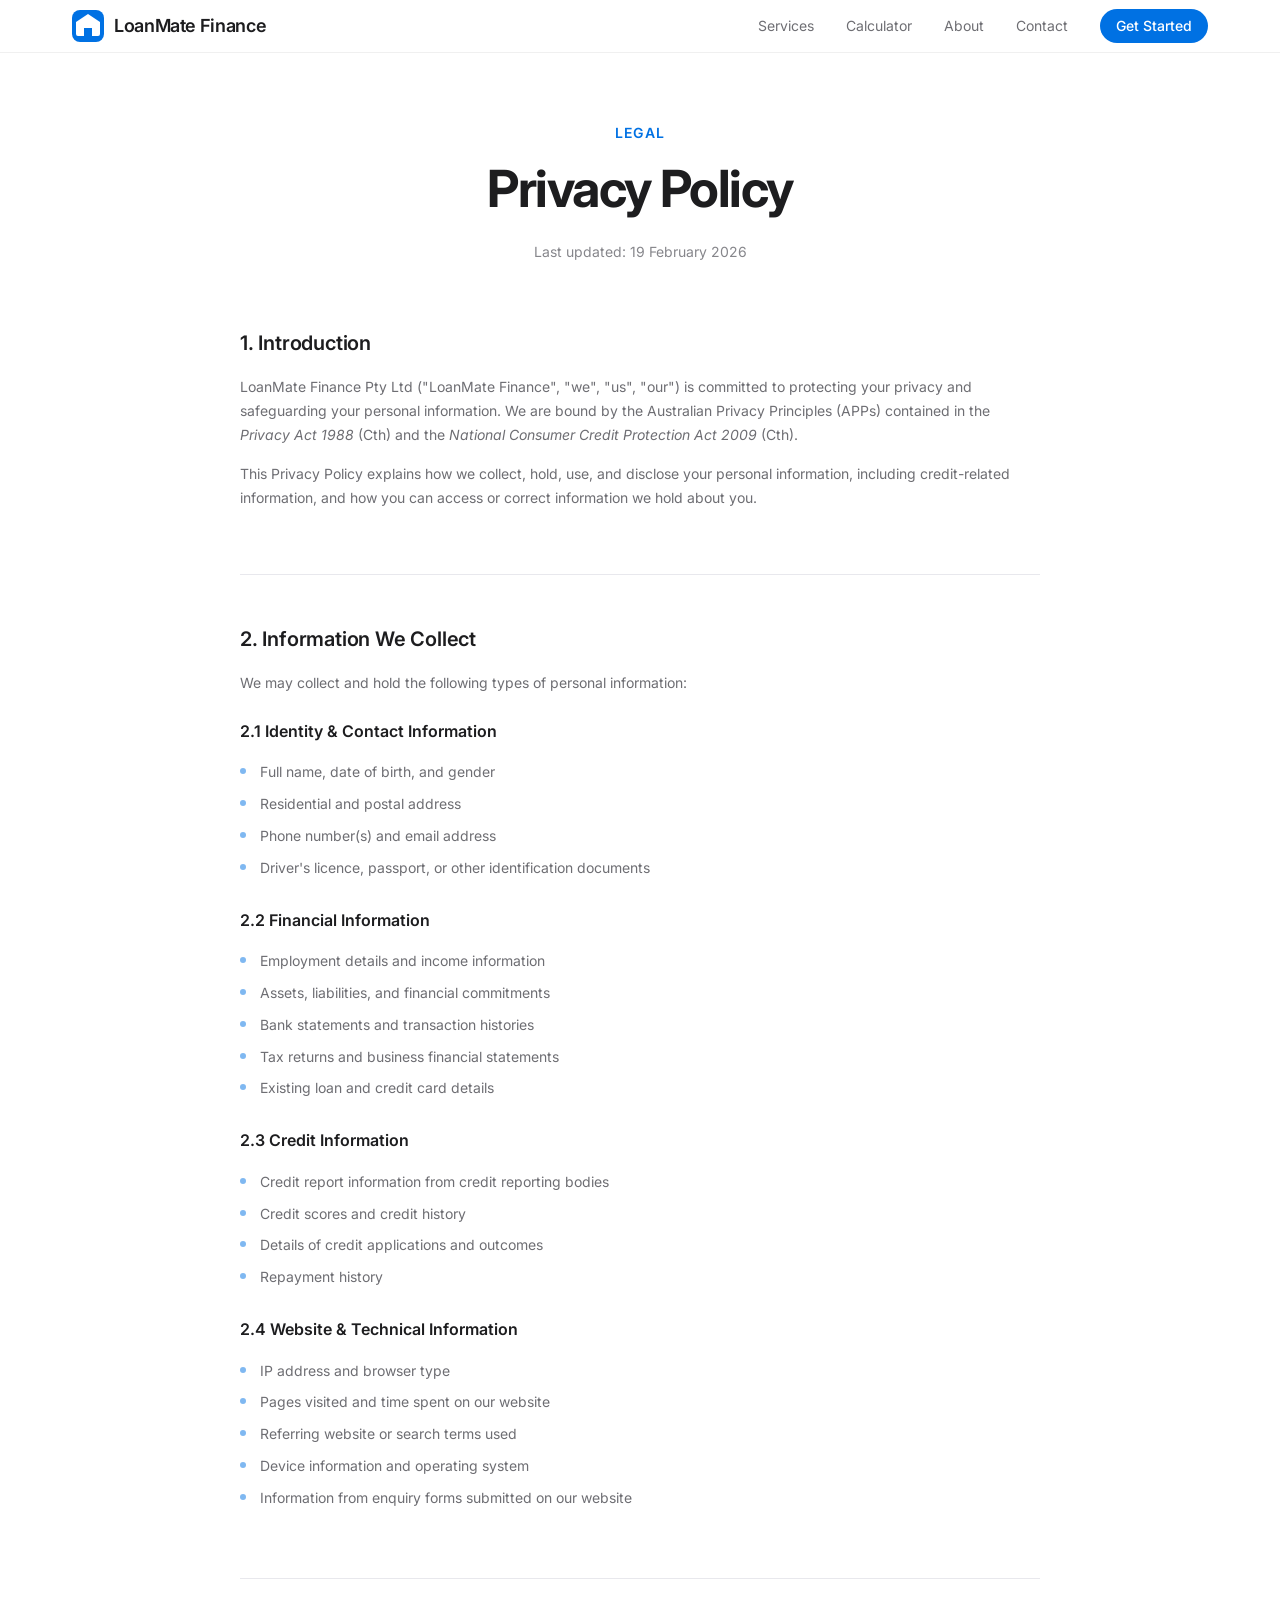
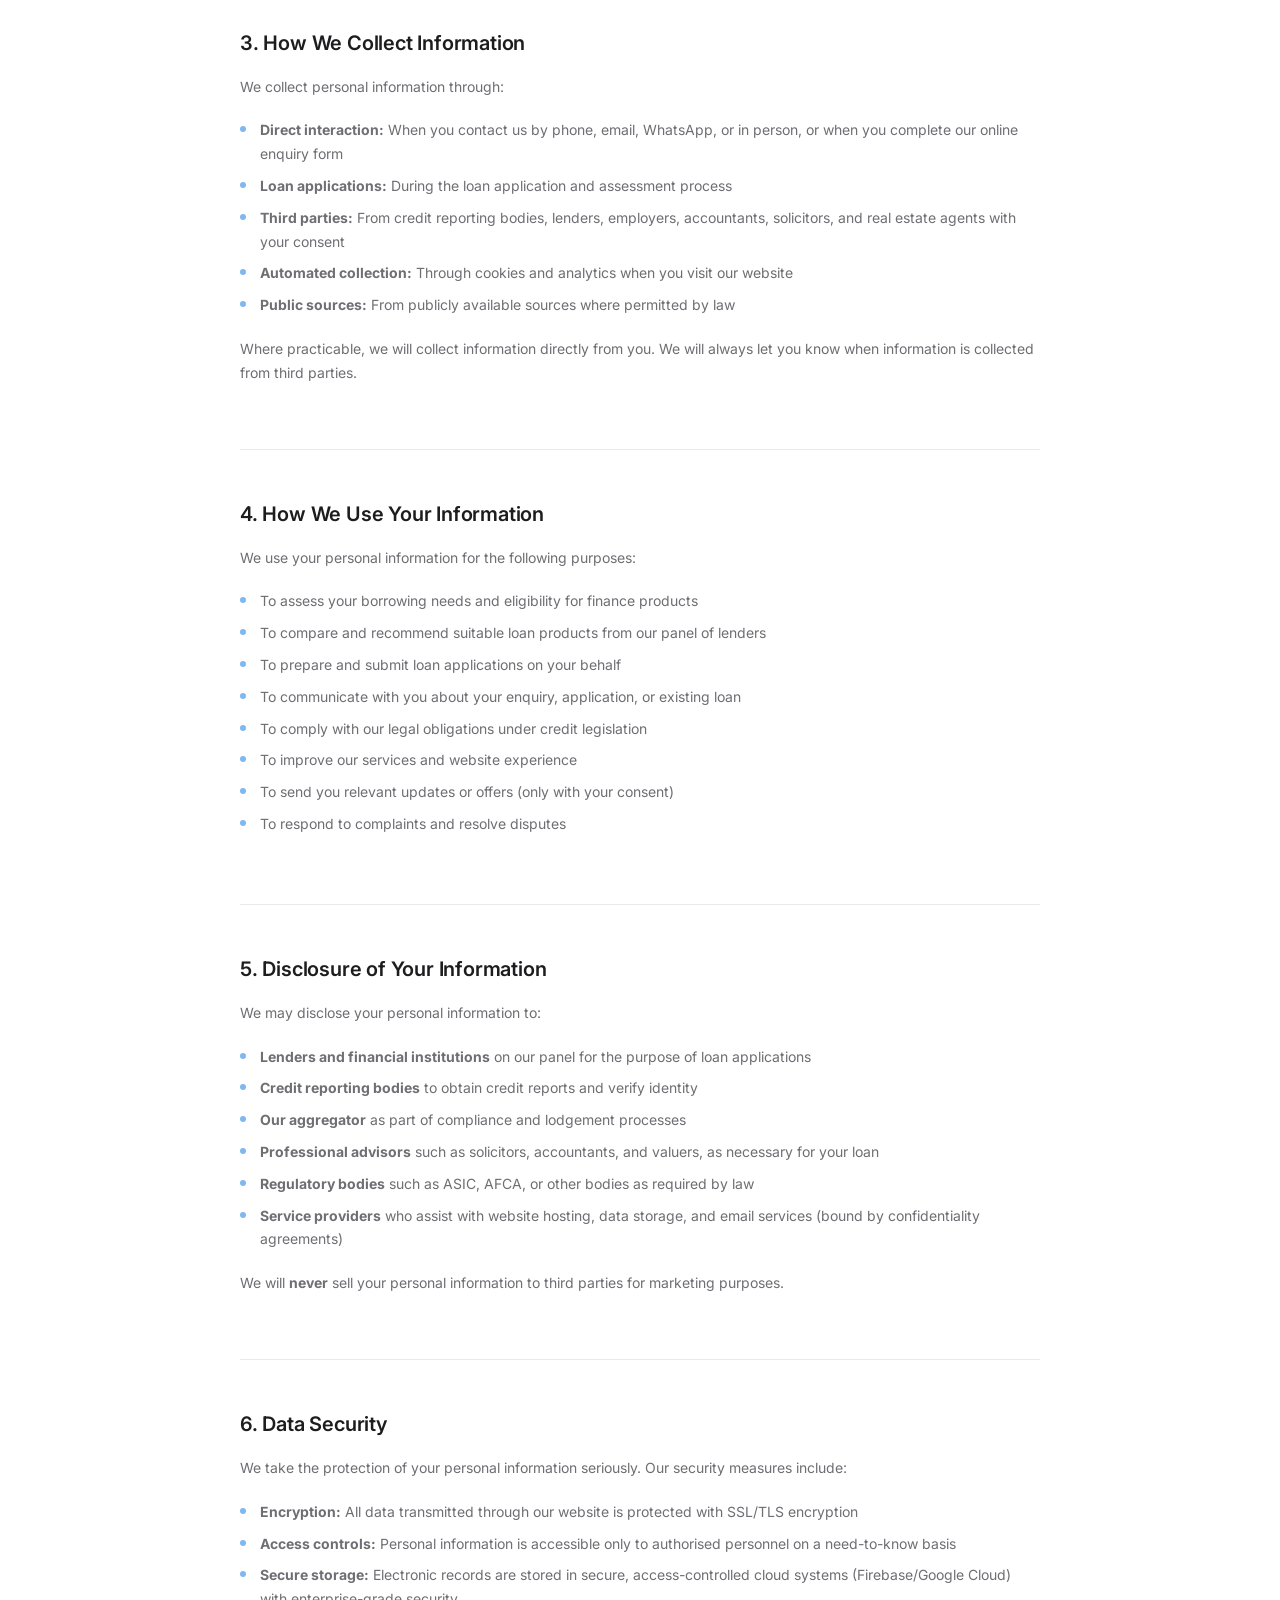
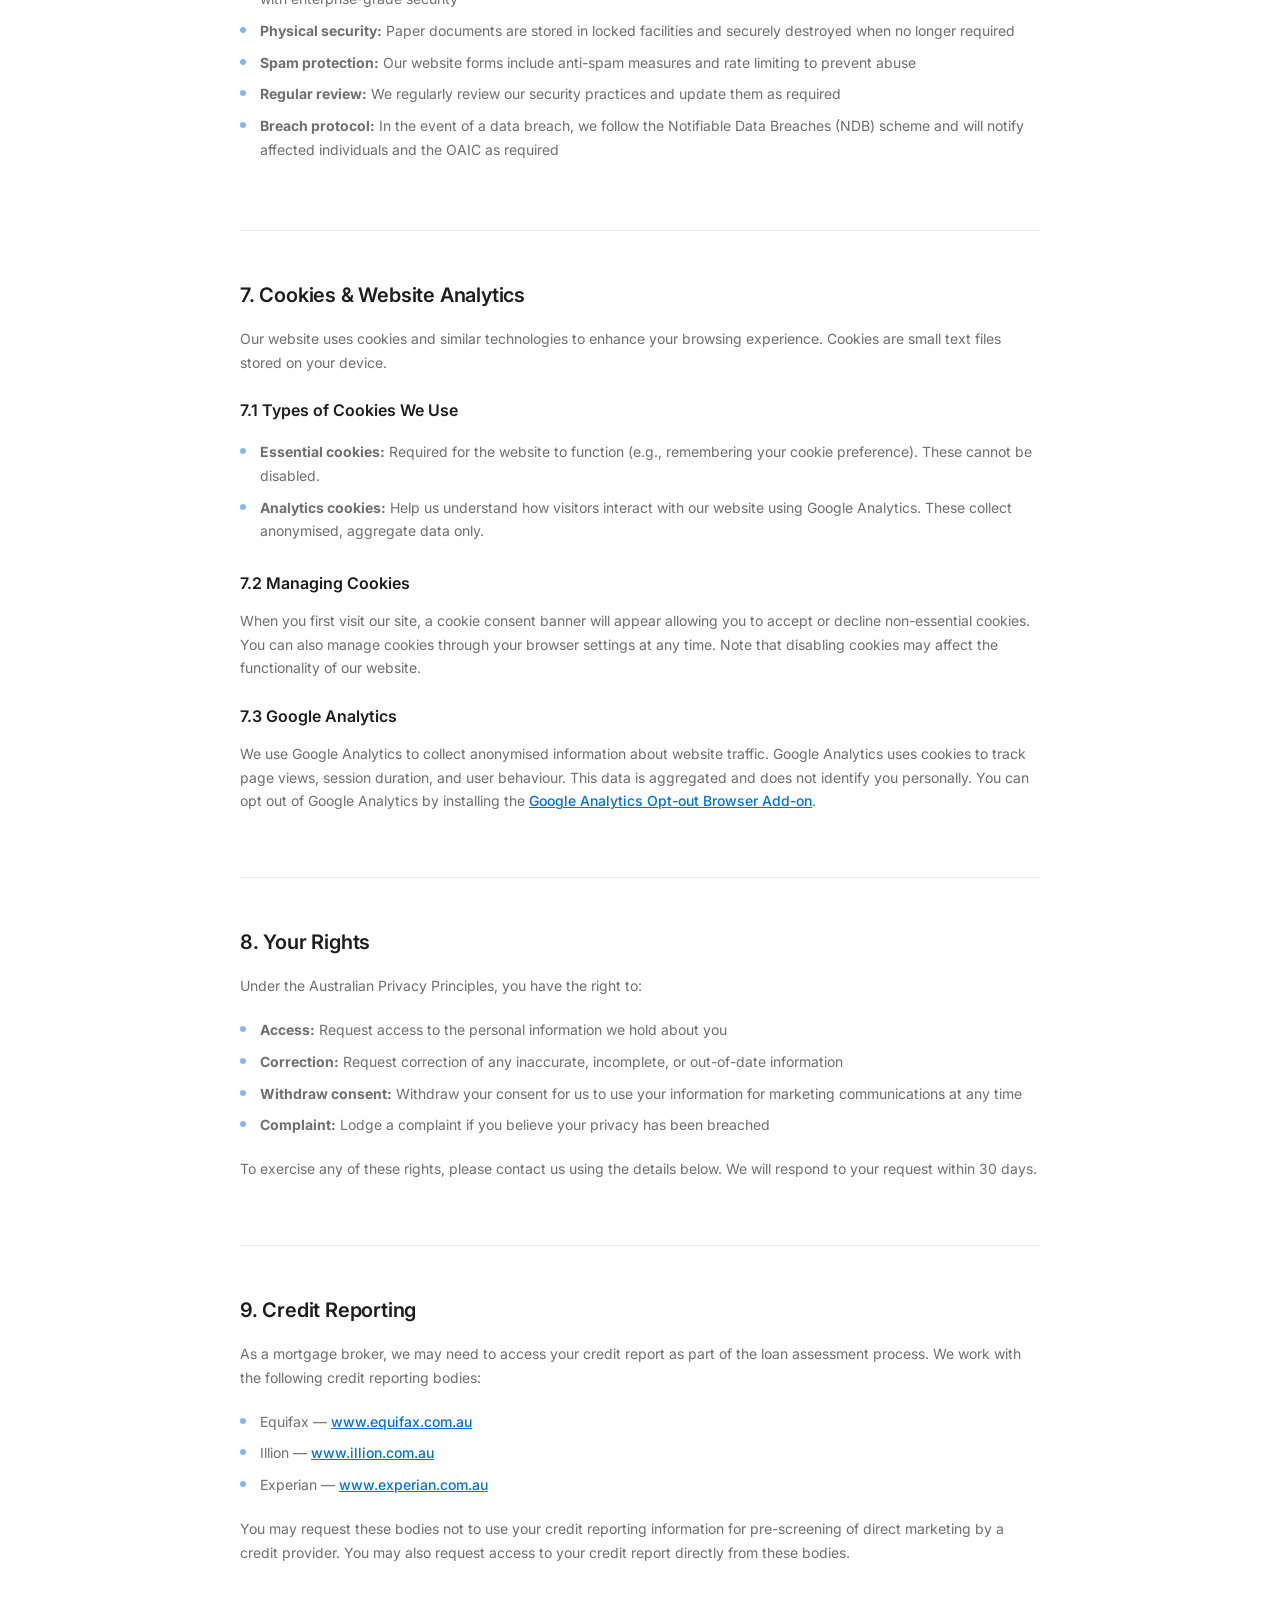
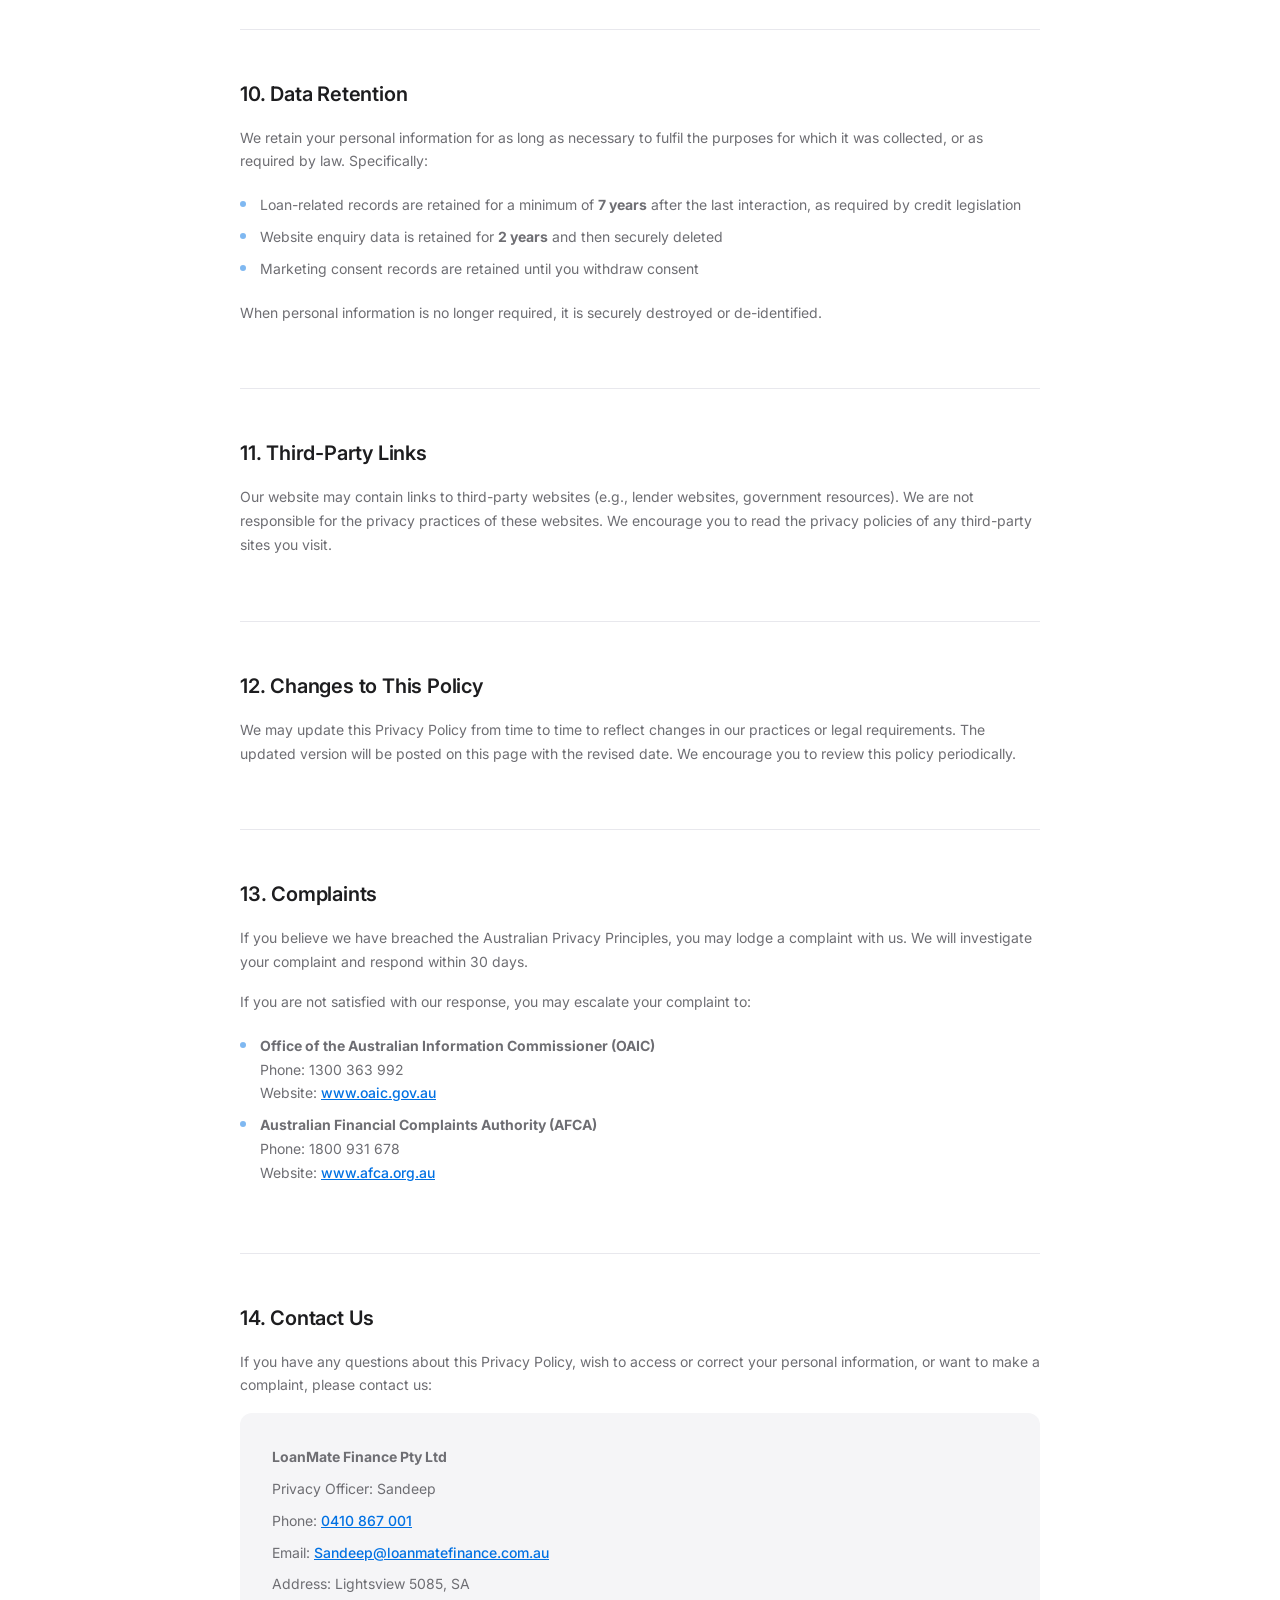
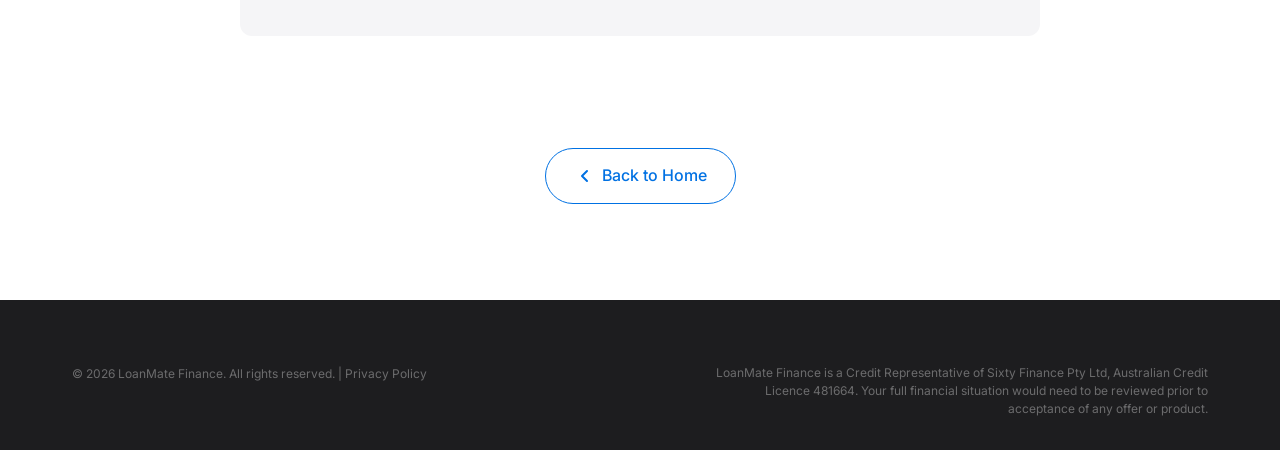
==== commit 817cb750: "Restore site and update credit licence disclosure Bring the LoanMate Finance site back online, repla" ====
--- a/privacy.html
+++ b/privacy.html
@@ -275,9 +275,43 @@
         <div class="container">
             <div class="footer-bottom" style="border-top: none; padding-top: 0;">
                 <p>&copy; 2026 LoanMate Finance. All rights reserved. | <a href="privacy.html">Privacy Policy</a></p>
-                <p class="footer-disclaimer">LoanMate Finance Pty Ltd. Australian Credit Licence. Your full financial situation would need to be reviewed prior to acceptance of any offer or product.</p>
+                <p class="footer-disclaimer">LoanMate Finance is a Credit Representative of Sixty Finance Pty Ltd, Australian Credit Licence 481664. Your full financial situation would need to be reviewed prior to acceptance of any offer or product.</p>
             </div>
         </div>
     </footer>
+
+    <!-- Mobile Navigation Script -->
+    <script>
+    (function() {
+        const nav = document.getElementById('nav');
+        const navToggle = document.getElementById('navToggle');
+        const navLinks = document.getElementById('navLinks');
+
+        // Scroll effect
+        window.addEventListener('scroll', () => {
+            if (window.scrollY > 10) {
+                nav.classList.add('scrolled');
+            } else {
+                nav.classList.remove('scrolled');
+            }
+        }, { passive: true });
+
+        // Mobile toggle
+        navToggle.addEventListener('click', () => {
+            navToggle.classList.toggle('active');
+            navLinks.classList.toggle('open');
+            document.body.style.overflow = navLinks.classList.contains('open') ? 'hidden' : '';
+        });
+
+        // Close mobile nav on link click
+        navLinks.querySelectorAll('a').forEach(link => {
+            link.addEventListener('click', () => {
+                navToggle.classList.remove('active');
+                navLinks.classList.remove('open');
+                document.body.style.overflow = '';
+            });
+        });
+    })();
+    </script>
 </body>
 </html>
--- a/styles.css
+++ b/styles.css
@@ -72,6 +72,7 @@
     scroll-behavior: smooth;
     -webkit-font-smoothing: antialiased;
     -moz-osx-font-smoothing: grayscale;
+    overflow-x: hidden;
 }
 
 body {
@@ -871,6 +872,176 @@
     margin-top: var(--spacing-md);
 }
 
+/* --- Borrowing Power Calculator --- */
+.borrowing-calc {
+    padding: var(--spacing-5xl) 0;
+    background: var(--color-bg-secondary);
+}
+
+.borrow-card {
+    display: grid;
+    grid-template-columns: 1fr 1fr;
+    gap: var(--spacing-3xl);
+    background: var(--color-bg);
+    border: 1px solid var(--color-border-light);
+    border-radius: var(--radius-2xl);
+    padding: var(--spacing-3xl);
+    box-shadow: var(--shadow-lg);
+}
+
+.borrow-results {
+    display: flex;
+    flex-direction: column;
+    align-items: center;
+    justify-content: center;
+}
+
+.borrow-result-main {
+    text-align: center;
+    margin-bottom: var(--spacing-xl);
+}
+
+.borrow-result-label {
+    display: block;
+    font-size: var(--font-size-sm);
+    color: var(--color-text-tertiary);
+    margin-bottom: var(--spacing-xs);
+}
+
+.borrow-result-amount {
+    display: block;
+    font-size: clamp(var(--font-size-4xl), 5vw, var(--font-size-5xl));
+    font-weight: 700;
+    color: var(--color-dark);
+    letter-spacing: -0.03em;
+    line-height: 1.1;
+    transition: all 0.3s ease;
+}
+
+.borrow-result-sub {
+    display: block;
+    font-size: var(--font-size-xs);
+    color: var(--color-text-tertiary);
+    margin-top: 4px;
+}
+
+.borrow-breakdown {
+    width: 100%;
+    margin-bottom: var(--spacing-xl);
+    padding: var(--spacing-lg);
+    background: var(--color-bg-secondary);
+    border-radius: var(--radius-md);
+}
+
+.borrow-breakdown-item {
+    display: flex;
+    justify-content: space-between;
+    padding: 8px 0;
+    font-size: var(--font-size-sm);
+}
+
+.borrow-breakdown-item span:first-child {
+    color: var(--color-text-secondary);
+}
+
+.borrow-breakdown-item span:last-child {
+    font-weight: 600;
+    color: var(--color-text);
+}
+
+.borrow-breakdown-item + .borrow-breakdown-item {
+    border-top: 1px solid var(--color-border-light);
+}
+
+.borrow-highlight {
+    color: var(--color-primary) !important;
+}
+
+/* Borrowing Power Meter */
+.borrow-meter {
+    width: 100%;
+    margin-bottom: var(--spacing-xl);
+}
+
+.borrow-meter-label {
+    display: flex;
+    justify-content: space-between;
+    font-size: var(--font-size-xs);
+    color: var(--color-text-tertiary);
+    margin-bottom: 6px;
+}
+
+.borrow-meter-track {
+    width: 100%;
+    height: 12px;
+    background: linear-gradient(90deg, #22C55E 0%, #22C55E 33%, #F59E0B 33%, #F59E0B 66%, #EF4444 66%, #EF4444 100%);
+    border-radius: var(--radius-full);
+    position: relative;
+    overflow: visible;
+}
+
+.borrow-meter-fill {
+    position: absolute;
+    left: 0;
+    top: 0;
+    height: 100%;
+    background: rgba(255, 255, 255, 0.3);
+    border-radius: var(--radius-full);
+    transition: width 0.5s cubic-bezier(0.16, 1, 0.3, 1);
+}
+
+.borrow-meter-marker {
+    position: absolute;
+    top: 50%;
+    transform: translate(-50%, -50%);
+    width: 20px;
+    height: 20px;
+    background: white;
+    border: 3px solid var(--color-dark);
+    border-radius: 50%;
+    box-shadow: 0 2px 8px rgba(0, 0, 0, 0.2);
+    transition: left 0.5s cubic-bezier(0.16, 1, 0.3, 1);
+    z-index: 2;
+}
+
+.borrow-meter-zones {
+    display: flex;
+    justify-content: space-between;
+    margin-top: 6px;
+}
+
+.zone-label {
+    font-size: var(--font-size-xs);
+    font-weight: 500;
+}
+
+.zone-conservative {
+    color: #22C55E;
+}
+
+.zone-comfortable {
+    color: #F59E0B;
+    text-align: center;
+}
+
+.zone-stretch {
+    color: #EF4444;
+    text-align: right;
+}
+
+@media (max-width: 1024px) {
+    .borrow-card {
+        grid-template-columns: 1fr;
+        padding: var(--spacing-2xl);
+    }
+}
+
+@media (max-width: 480px) {
+    .borrow-card {
+        padding: var(--spacing-lg);
+    }
+}
+
 /* --- About Section --- */
 .about {
     padding: var(--spacing-5xl) 0;
@@ -1299,6 +1470,596 @@
     max-width: 500px;
     text-align: right;
     line-height: 1.5;
+}
+
+/* --- Google Reviews Badge --- */
+.google-reviews-badge {
+    display: inline-flex;
+    align-items: center;
+    gap: var(--spacing-sm);
+    margin-top: var(--spacing-lg);
+    padding: 8px 16px;
+    background: white;
+    border: 1px solid var(--color-border-light);
+    border-radius: var(--radius-full);
+    box-shadow: var(--shadow-sm);
+}
+
+.google-reviews-info {
+    display: flex;
+    flex-direction: column;
+}
+
+.google-stars {
+    display: flex;
+    align-items: center;
+    gap: 2px;
+}
+
+.google-rating {
+    font-size: var(--font-size-sm);
+    font-weight: 700;
+    color: var(--color-dark);
+    margin-left: 4px;
+}
+
+.google-label {
+    font-size: 10px;
+    color: var(--color-text-tertiary);
+    font-weight: 500;
+}
+
+/* --- Floating Action Buttons --- */
+.floating-buttons {
+    position: fixed;
+    bottom: 24px;
+    right: 24px;
+    display: flex;
+    flex-direction: column;
+    gap: 12px;
+    z-index: 999;
+}
+
+.fab {
+    display: flex;
+    align-items: center;
+    justify-content: center;
+    width: 56px;
+    height: 56px;
+    border-radius: 50%;
+    color: white;
+    box-shadow: 0 4px 16px rgba(0, 0, 0, 0.2);
+    transition: transform var(--transition-fast), box-shadow var(--transition-fast);
+}
+
+.fab:hover {
+    transform: scale(1.1);
+    box-shadow: 0 6px 24px rgba(0, 0, 0, 0.25);
+}
+
+.fab:active {
+    transform: scale(0.95);
+}
+
+.fab-call {
+    background: var(--color-primary);
+}
+
+.fab-whatsapp {
+    background: #25D366;
+}
+
+@media (max-width: 768px) {
+    .floating-buttons {
+        bottom: 16px;
+        right: 16px;
+    }
+
+    .fab {
+        width: 48px;
+        height: 48px;
+    }
+
+    .fab svg {
+        width: 20px;
+        height: 20px;
+    }
+}
+
+/* --- FAQ Section --- */
+.faq {
+    padding: var(--spacing-5xl) 0;
+    background: var(--color-bg-secondary);
+}
+
+.faq-tabs {
+    display: flex;
+    justify-content: center;
+    flex-wrap: wrap;
+    gap: var(--spacing-xs);
+    margin-bottom: var(--spacing-2xl);
+}
+
+.faq-tab {
+    padding: 8px 20px;
+    font-size: var(--font-size-sm);
+    font-weight: 500;
+    color: var(--color-text-secondary);
+    background: white;
+    border: 1.5px solid var(--color-border-light);
+    border-radius: var(--radius-full);
+    cursor: pointer;
+    transition: all var(--transition-fast);
+}
+
+.faq-tab:hover {
+    border-color: var(--color-primary);
+    color: var(--color-primary);
+}
+
+.faq-tab.active {
+    background: var(--color-primary);
+    color: white;
+    border-color: var(--color-primary);
+}
+
+.faq-list {
+    max-width: 800px;
+    margin: 0 auto;
+}
+
+.faq-item {
+    border-bottom: 1px solid var(--color-border-light);
+}
+
+.faq-item:first-child {
+    border-top: 1px solid var(--color-border-light);
+}
+
+.faq-question {
+    display: flex;
+    justify-content: space-between;
+    align-items: center;
+    width: 100%;
+    padding: var(--spacing-lg) 0;
+    font-size: var(--font-size-base);
+    font-weight: 500;
+    color: var(--color-text);
+    text-align: left;
+    cursor: pointer;
+    background: none;
+    border: none;
+    gap: var(--spacing-md);
+    transition: color var(--transition-fast);
+}
+
+.faq-question:hover {
+    color: var(--color-primary);
+}
+
+.faq-chevron {
+    flex-shrink: 0;
+    color: var(--color-text-tertiary);
+    transition: transform 0.3s ease;
+}
+
+.faq-item.open .faq-chevron {
+    transform: rotate(180deg);
+    color: var(--color-primary);
+}
+
+.faq-answer {
+    max-height: 0;
+    overflow: hidden;
+    transition: max-height 0.4s cubic-bezier(0.16, 1, 0.3, 1), padding 0.3s ease;
+}
+
+.faq-item.open .faq-answer {
+    max-height: 300px;
+    padding-bottom: var(--spacing-lg);
+}
+
+.faq-answer p {
+    font-size: var(--font-size-sm);
+    line-height: 1.7;
+    color: var(--color-text-secondary);
+}
+
+/* --- Multi-Step Enquiry Form --- */
+.enquiry {
+    padding: var(--spacing-5xl) 0;
+    background: var(--color-bg);
+}
+
+.msf-wrapper {
+    max-width: 800px;
+    margin: 0 auto;
+    background: var(--color-bg);
+    border: 1px solid var(--color-border-light);
+    border-radius: var(--radius-2xl);
+    padding: var(--spacing-2xl) var(--spacing-3xl);
+    box-shadow: var(--shadow-lg);
+}
+
+/* Progress Bar */
+.msf-progress {
+    margin-bottom: var(--spacing-2xl);
+    position: relative;
+}
+
+.msf-progress-bar {
+    height: 4px;
+    background: var(--color-border-light);
+    border-radius: var(--radius-full);
+    margin-bottom: var(--spacing-lg);
+    position: relative;
+    overflow: hidden;
+}
+
+.msf-progress-bar::after {
+    content: '';
+    position: absolute;
+    left: 0;
+    top: 0;
+    height: 100%;
+    background: var(--color-primary);
+    border-radius: var(--radius-full);
+    transition: width 0.5s cubic-bezier(0.16, 1, 0.3, 1);
+    width: var(--progress, 20%);
+}
+
+.msf-steps-indicator {
+    display: flex;
+    justify-content: space-between;
+}
+
+.msf-step-dot {
+    display: flex;
+    flex-direction: column;
+    align-items: center;
+    gap: 4px;
+    cursor: default;
+}
+
+.msf-step-dot span {
+    display: flex;
+    align-items: center;
+    justify-content: center;
+    width: 32px;
+    height: 32px;
+    border-radius: 50%;
+    font-size: var(--font-size-sm);
+    font-weight: 600;
+    background: var(--color-bg-secondary);
+    color: var(--color-text-tertiary);
+    border: 2px solid var(--color-border-light);
+    transition: all var(--transition-base);
+}
+
+.msf-step-dot.active span {
+    background: var(--color-primary);
+    color: white;
+    border-color: var(--color-primary);
+}
+
+.msf-step-dot.completed span {
+    background: var(--color-success);
+    color: white;
+    border-color: var(--color-success);
+}
+
+.msf-step-dot small {
+    font-size: 10px;
+    color: var(--color-text-tertiary);
+    font-weight: 500;
+    text-transform: uppercase;
+    letter-spacing: 0.05em;
+}
+
+.msf-step-dot.active small {
+    color: var(--color-primary);
+}
+
+/* Panels */
+.msf-panel {
+    display: none;
+    animation: msfFadeIn 0.4s ease;
+}
+
+.msf-panel.active {
+    display: block;
+}
+
+@keyframes msfFadeIn {
+    from { opacity: 0; transform: translateY(12px); }
+    to { opacity: 1; transform: translateY(0); }
+}
+
+.msf-panel-title {
+    font-size: var(--font-size-xl);
+    font-weight: 600;
+    letter-spacing: -0.01em;
+    margin-bottom: var(--spacing-xs);
+}
+
+.msf-panel-sub {
+    font-size: var(--font-size-sm);
+    color: var(--color-text-secondary);
+    margin-bottom: var(--spacing-xl);
+}
+
+/* Step 1: Card Selector */
+.msf-cards {
+    display: grid;
+    grid-template-columns: repeat(auto-fill, minmax(140px, 1fr));
+    gap: var(--spacing-md);
+}
+
+.msf-card {
+    cursor: pointer;
+}
+
+.msf-card input[type="radio"] {
+    position: absolute;
+    opacity: 0;
+    width: 0;
+    height: 0;
+}
+
+.msf-card-inner {
+    display: flex;
+    flex-direction: column;
+    align-items: center;
+    gap: var(--spacing-sm);
+    padding: var(--spacing-lg) var(--spacing-md);
+    border: 2px solid var(--color-border-light);
+    border-radius: var(--radius-lg);
+    transition: all var(--transition-fast);
+    text-align: center;
+}
+
+.msf-card-inner:hover {
+    border-color: var(--color-primary);
+    background: var(--color-primary-light);
+}
+
+.msf-card input:checked + .msf-card-inner {
+    border-color: var(--color-primary);
+    background: var(--color-primary-light);
+    box-shadow: 0 0 0 3px rgba(0, 113, 227, 0.15);
+}
+
+.msf-card-icon {
+    display: flex;
+    align-items: center;
+    justify-content: center;
+    width: 48px;
+    height: 48px;
+    border-radius: var(--radius-md);
+    background: var(--icon-bg);
+    color: var(--icon-color);
+}
+
+.msf-card-label {
+    font-size: var(--font-size-sm);
+    font-weight: 600;
+    color: var(--color-text);
+}
+
+/* Step 2: Option buttons (dynamic) */
+.msf-options {
+    display: grid;
+    grid-template-columns: repeat(auto-fill, minmax(180px, 1fr));
+    gap: var(--spacing-sm);
+}
+
+.msf-option-select {
+    cursor: pointer;
+}
+
+.msf-option-select input[type="radio"] {
+    position: absolute;
+    opacity: 0;
+    width: 0;
+    height: 0;
+}
+
+.msf-option-select .msf-option-label {
+    display: block;
+    padding: var(--spacing-md) var(--spacing-lg);
+    border: 2px solid var(--color-border-light);
+    border-radius: var(--radius-md);
+    font-size: var(--font-size-sm);
+    font-weight: 500;
+    text-align: center;
+    transition: all var(--transition-fast);
+    color: var(--color-text);
+}
+
+.msf-option-select .msf-option-label:hover {
+    border-color: var(--color-primary);
+    background: var(--color-primary-light);
+}
+
+.msf-option-select input:checked + .msf-option-label {
+    border-color: var(--color-primary);
+    background: var(--color-primary-light);
+    color: var(--color-primary);
+    box-shadow: 0 0 0 3px rgba(0, 113, 227, 0.15);
+}
+
+/* Steps 3-4: Button Groups */
+.msf-form-grid {
+    display: flex;
+    flex-direction: column;
+    gap: var(--spacing-xl);
+}
+
+.msf-field label,
+.msf-field-input label {
+    display: block;
+    font-size: var(--font-size-sm);
+    font-weight: 500;
+    color: var(--color-text);
+    margin-bottom: var(--spacing-sm);
+}
+
+.msf-btn-group {
+    display: flex;
+    flex-wrap: wrap;
+    gap: var(--spacing-xs);
+}
+
+.msf-option-btn {
+    padding: 10px 18px;
+    font-size: var(--font-size-sm);
+    font-weight: 500;
+    color: var(--color-text-secondary);
+    background: var(--color-bg-secondary);
+    border: 2px solid transparent;
+    border-radius: var(--radius-full);
+    cursor: pointer;
+    transition: all var(--transition-fast);
+}
+
+.msf-option-btn:hover {
+    border-color: var(--color-primary);
+    color: var(--color-primary);
+}
+
+.msf-option-btn.selected {
+    background: var(--color-primary-light);
+    border-color: var(--color-primary);
+    color: var(--color-primary);
+    font-weight: 600;
+}
+
+/* Step 5: Contact inputs */
+.msf-contact-grid {
+    display: grid;
+    grid-template-columns: 1fr 1fr;
+    gap: var(--spacing-lg);
+}
+
+.msf-full-width {
+    grid-column: 1 / -1;
+}
+
+.msf-field-input input,
+.msf-field-input textarea {
+    width: 100%;
+    padding: 12px 16px;
+    background: var(--color-bg-secondary);
+    border: 1.5px solid transparent;
+    border-radius: var(--radius-md);
+    font-size: var(--font-size-sm);
+    color: var(--color-text);
+    transition: border-color var(--transition-fast), background var(--transition-fast), box-shadow var(--transition-fast);
+    outline: none;
+}
+
+.msf-field-input input::placeholder,
+.msf-field-input textarea::placeholder {
+    color: var(--color-text-tertiary);
+}
+
+.msf-field-input input:focus,
+.msf-field-input textarea:focus {
+    border-color: var(--color-primary);
+    background: white;
+    box-shadow: 0 0 0 3px rgba(0, 113, 227, 0.1);
+}
+
+.msf-field-input textarea {
+    resize: vertical;
+    min-height: 80px;
+}
+
+/* Navigation Buttons */
+.msf-nav {
+    display: flex;
+    justify-content: space-between;
+    margin-top: var(--spacing-2xl);
+    padding-top: var(--spacing-xl);
+    border-top: 1px solid var(--color-border-light);
+}
+
+.msf-btn-prev {
+    padding: 12px 24px;
+}
+
+.msf-btn-next,
+.msf-btn-submit {
+    padding: 12px 32px;
+    margin-left: auto;
+}
+
+/* Error Messages */
+.msf-error {
+    font-size: var(--font-size-sm);
+    color: var(--color-error);
+    margin-top: var(--spacing-md);
+    min-height: 20px;
+}
+
+/* Success Panel */
+.msf-success-content {
+    text-align: center;
+    padding: var(--spacing-2xl) 0;
+}
+
+.msf-success-icon {
+    margin-bottom: var(--spacing-xl);
+}
+
+.msf-success-content h3 {
+    font-size: var(--font-size-3xl);
+    font-weight: 700;
+    color: var(--color-dark);
+    margin-bottom: var(--spacing-md);
+}
+
+.msf-success-content p {
+    font-size: var(--font-size-base);
+    color: var(--color-text-secondary);
+    line-height: 1.6;
+    max-width: 480px;
+    margin: 0 auto var(--spacing-md);
+}
+
+.msf-success-sub {
+    font-size: var(--font-size-sm) !important;
+    color: var(--color-text-tertiary) !important;
+}
+
+.msf-success-sub a {
+    color: var(--color-primary);
+    font-weight: 600;
+}
+
+/* Responsive */
+@media (max-width: 768px) {
+    .msf-wrapper {
+        padding: var(--spacing-lg);
+    }
+
+    .msf-cards {
+        grid-template-columns: repeat(auto-fill, minmax(120px, 1fr));
+    }
+
+    .msf-contact-grid {
+        grid-template-columns: 1fr;
+    }
+
+    .msf-step-dot small {
+        display: none;
+    }
+
+    .msf-step-dot span {
+        width: 28px;
+        height: 28px;
+        font-size: var(--font-size-xs);
+    }
 }
 
 /* --- Honeypot (anti-spam, hidden from users) --- */
@@ -1600,6 +2361,8 @@
 }
 
 /* --- Responsive Design --- */
+
+/* ---- Tablet (max-width: 1024px) ---- */
 @media (max-width: 1024px) {
     .services-grid {
         grid-template-columns: repeat(2, 1fr);
@@ -1615,6 +2378,10 @@
         gap: var(--spacing-2xl);
     }
 
+    .about-visual {
+        order: -1;
+    }
+
     .testimonials-grid {
         grid-template-columns: repeat(2, 1fr);
     }
@@ -1623,9 +2390,41 @@
         grid-template-columns: 1fr 1fr;
         gap: var(--spacing-xl);
     }
-}
-
+
+    .contact-grid {
+        grid-template-columns: 1fr;
+    }
+
+    /* Reduce section padding on tablets */
+    .services,
+    .calculator,
+    .borrowing-calc,
+    .about,
+    .testimonials,
+    .contact,
+    .faq,
+    .enquiry {
+        padding: var(--spacing-4xl) 0;
+    }
+}
+
+/* ---- Mobile (max-width: 768px) ---- */
 @media (max-width: 768px) {
+    /* -- Prevent horizontal overflow -- */
+    .process,
+    .services,
+    .calculator,
+    .borrowing-calc,
+    .about,
+    .testimonials,
+    .contact,
+    .faq,
+    .enquiry,
+    .footer {
+        overflow-x: hidden;
+    }
+
+    /* -- Navigation -- */
     .nav-links {
         display: none;
         position: fixed;
@@ -1633,11 +2432,13 @@
         left: 0;
         right: 0;
         bottom: 0;
-        background: rgba(255, 255, 255, 0.98);
-        backdrop-filter: blur(20px);
+        background: #ffffff;
+        z-index: 999;
         flex-direction: column;
-        padding: var(--spacing-2xl);
-        gap: var(--spacing-lg);
+        padding: var(--spacing-2xl) var(--spacing-xl);
+        gap: var(--spacing-xs);
+        overflow-y: auto;
+        -webkit-overflow-scrolling: touch;
     }
 
     .nav-links.open {
@@ -1645,27 +2446,82 @@
     }
 
     .nav-links a {
-        font-size: var(--font-size-xl);
+        font-size: var(--font-size-lg);
         font-weight: 500;
         color: var(--color-text);
+        padding: var(--spacing-sm) 0;
+        border-bottom: 1px solid var(--color-border-light);
+    }
+
+    .nav-links a:last-child {
+        border-bottom: none;
     }
 
     .nav-cta {
-        align-self: flex-start;
+        align-self: stretch;
+        text-align: center;
         font-size: var(--font-size-base) !important;
+        padding: 12px 24px !important;
+        margin-top: var(--spacing-md);
+        border-bottom: none !important;
     }
 
     .nav-toggle {
         display: flex;
     }
 
+    /* -- Prevent iOS zoom on input focus (font-size must be >= 16px) -- */
+    input, select, textarea {
+        font-size: 16px !important;
+    }
+
+    /* -- Sections: reduce vertical padding -- */
+    .services,
+    .calculator,
+    .borrowing-calc,
+    .about,
+    .testimonials,
+    .contact,
+    .faq,
+    .enquiry {
+        padding: var(--spacing-3xl) 0;
+    }
+
+    .process {
+        padding: var(--spacing-3xl) 0;
+    }
+
+    .section-header {
+        margin-bottom: var(--spacing-2xl);
+    }
+
+    /* -- Hero -- */
     .hero {
-        padding: 120px 0 60px;
+        padding: 100px 0 50px;
         min-height: auto;
     }
 
     .hero-title {
-        font-size: clamp(2.5rem, 8vw, 3.5rem);
+        font-size: clamp(2.2rem, 8vw, 3.5rem);
+    }
+
+    .hero-subtitle {
+        font-size: var(--font-size-base);
+    }
+
+    .hero-badge {
+        font-size: var(--font-size-xs);
+        padding: 5px 12px 5px 10px;
+    }
+
+    .hero-actions {
+        flex-direction: column;
+        margin-bottom: var(--spacing-2xl);
+    }
+
+    .hero-actions .btn {
+        text-align: center;
+        width: 100%;
     }
 
     .hero-stats {
@@ -1678,34 +2534,140 @@
     }
 
     .stat {
-        min-width: 100px;
-    }
-
+        min-width: 80px;
+    }
+
+    .stat-number {
+        font-size: var(--font-size-2xl);
+    }
+
+    .stat-dollar {
+        font-size: var(--font-size-2xl);
+    }
+
+    .stat-suffix {
+        font-size: var(--font-size-base);
+    }
+
+    /* -- Services -- */
     .services-grid {
         grid-template-columns: 1fr;
     }
 
+    /* -- Process / How It Works -- */
     .process-steps {
         flex-direction: column;
         align-items: center;
     }
 
+    .process-step {
+        max-width: 100%;
+        padding: var(--spacing-lg);
+    }
+
     .process-connector {
         width: 2px;
-        height: 40px;
+        height: 30px;
         margin-top: 0;
     }
 
+    .step-number {
+        font-size: var(--font-size-4xl);
+    }
+
+    /* -- Calculator -- */
+    .calc-toggle-group {
+        flex-wrap: nowrap;
+    }
+
+    .calc-toggle {
+        padding: 8px 8px;
+        font-size: var(--font-size-xs);
+    }
+
+    .calc-slider::-webkit-slider-thumb {
+        width: 28px;
+        height: 28px;
+    }
+
+    .calc-slider::-moz-range-thumb {
+        width: 28px;
+        height: 28px;
+    }
+
+    .calc-result-amount {
+        font-size: var(--font-size-4xl);
+    }
+
+    .calc-chart canvas {
+        width: 180px;
+        height: 180px;
+    }
+
+    /* -- Borrowing Power -- */
+    .borrow-result-amount {
+        font-size: var(--font-size-4xl);
+    }
+
+    .borrow-meter-zones {
+        font-size: 10px;
+    }
+
+    /* -- About -- */
+    .about-grid {
+        grid-template-columns: 1fr;
+    }
+
+    .about-visual {
+        order: -1;
+    }
+
+    .about-card-stack {
+        grid-template-columns: 1fr 1fr;
+        gap: var(--spacing-md);
+    }
+
+    .about-stat-card {
+        padding: var(--spacing-lg);
+    }
+
+    .about-stat-number {
+        font-size: var(--font-size-2xl);
+    }
+
+    /* -- Testimonials -- */
+    .testimonials-grid {
+        grid-template-columns: 1fr;
+    }
+
+    /* -- Contact -- */
     .contact-grid {
         grid-template-columns: 1fr;
     }
 
-    .testimonials-grid {
+    .form-row {
         grid-template-columns: 1fr;
     }
 
+    /* -- FAQ -- */
+    .faq-tabs {
+        gap: 6px;
+    }
+
+    .faq-tab {
+        padding: 6px 14px;
+        font-size: var(--font-size-xs);
+    }
+
+    .faq-question {
+        font-size: var(--font-size-sm);
+        padding: var(--spacing-md) 0;
+    }
+
+    /* -- Footer -- */
     .footer-grid {
         grid-template-columns: 1fr;
+        gap: var(--spacing-xl);
     }
 
     .footer-bottom {
@@ -1714,20 +2676,14 @@
 
     .footer-disclaimer {
         text-align: left;
-    }
-
-    .form-row {
-        grid-template-columns: 1fr;
-    }
-
-    .hero-actions {
-        flex-direction: column;
-    }
-
-    .hero-actions .btn {
-        text-align: center;
-    }
-
+        max-width: 100%;
+    }
+
+    .footer-tagline {
+        max-width: 100%;
+    }
+
+    /* -- Cookie Banner -- */
     .cookie-content {
         flex-direction: column;
         text-align: center;
@@ -1742,22 +2698,284 @@
         width: 100%;
         justify-content: center;
     }
-}
-
+
+    /* -- Google Reviews Badge -- */
+    .google-reviews-badge {
+        padding: 6px 12px;
+    }
+
+    /* -- Enquiry Form -- */
+    .msf-options {
+        grid-template-columns: 1fr 1fr;
+    }
+
+    /* -- Privacy Page -- */
+    .privacy-page {
+        padding: 80px 0 var(--spacing-2xl);
+    }
+}
+
+/* ---- Small Mobile (max-width: 480px) ---- */
 @media (max-width: 480px) {
     .container {
         padding: 0 var(--spacing-md);
     }
 
+    .nav-container {
+        padding: 0 var(--spacing-md);
+    }
+
+    /* Even smaller section padding */
+    .services,
+    .calculator,
+    .borrowing-calc,
+    .about,
+    .testimonials,
+    .contact,
+    .faq,
+    .enquiry {
+        padding: var(--spacing-2xl) 0;
+    }
+
+    .process {
+        padding: var(--spacing-2xl) 0;
+    }
+
+    /* Hero */
+    .hero {
+        padding: 90px 0 40px;
+    }
+
+    .hero-title {
+        font-size: clamp(1.8rem, 9vw, 2.5rem);
+    }
+
+    .hero-subtitle {
+        font-size: var(--font-size-sm);
+        margin-bottom: var(--spacing-xl);
+    }
+
+    .hero-badge {
+        margin-bottom: var(--spacing-md);
+    }
+
+    .hero-actions .btn-lg {
+        padding: 12px 20px;
+        font-size: var(--font-size-sm);
+    }
+
+    .hero-stats {
+        gap: var(--spacing-md);
+    }
+
+    .stat-number {
+        font-size: var(--font-size-xl);
+    }
+
+    .stat-dollar {
+        font-size: var(--font-size-xl);
+    }
+
+    .stat-label {
+        font-size: var(--font-size-xs);
+    }
+
+    /* Section headers */
+    .section-header {
+        margin-bottom: var(--spacing-xl);
+    }
+
+    .section-title {
+        font-size: clamp(1.5rem, 6vw, 2rem);
+    }
+
+    .section-subtitle {
+        font-size: var(--font-size-sm);
+    }
+
+    /* Service cards */
     .service-card {
         padding: var(--spacing-xl);
     }
 
+    /* Calculator */
     .calculator-card {
         padding: var(--spacing-lg);
     }
 
+    .calc-result-amount {
+        font-size: var(--font-size-3xl);
+    }
+
+    .calc-chart canvas {
+        width: 150px;
+        height: 150px;
+    }
+
+    .chart-legend {
+        gap: var(--spacing-md);
+    }
+
+    /* Borrowing */
+    .borrow-result-amount {
+        font-size: var(--font-size-3xl);
+    }
+
+    /* About */
+    .about-card-stack {
+        grid-template-columns: 1fr;
+    }
+
+    .about-stat-card:first-child {
+        grid-column: auto;
+    }
+
+    /* Contact */
     .contact-form-wrap {
         padding: var(--spacing-lg);
     }
-}
+
+    .form-title {
+        font-size: var(--font-size-lg);
+    }
+
+    .contact-item {
+        padding: var(--spacing-sm);
+    }
+
+    .contact-icon {
+        width: 38px;
+        height: 38px;
+    }
+
+    /* Enquiry form */
+    .msf-wrapper {
+        padding: var(--spacing-md);
+    }
+
+    .msf-cards {
+        grid-template-columns: repeat(2, 1fr);
+    }
+
+    .msf-options {
+        grid-template-columns: 1fr;
+    }
+
+    .msf-btn-group {
+        gap: 6px;
+    }
+
+    .msf-option-btn {
+        padding: 8px 14px;
+        font-size: var(--font-size-xs);
+    }
+
+    .msf-nav {
+        gap: var(--spacing-sm);
+    }
+
+    .msf-btn-prev,
+    .msf-btn-next,
+    .msf-btn-submit {
+        padding: 10px 18px;
+        font-size: var(--font-size-sm);
+    }
+
+    /* Footer */
+    .footer {
+        padding: var(--spacing-2xl) 0 var(--spacing-md);
+    }
+
+    .footer-links h4 {
+        margin-bottom: var(--spacing-sm);
+    }
+
+    /* FAQ */
+    .faq-tabs {
+        justify-content: flex-start;
+        overflow-x: auto;
+        flex-wrap: nowrap;
+        -webkit-overflow-scrolling: touch;
+        scrollbar-width: none;
+        padding-bottom: var(--spacing-xs);
+    }
+
+    .faq-tabs::-webkit-scrollbar {
+        display: none;
+    }
+
+    .faq-tab {
+        flex-shrink: 0;
+    }
+
+    /* Buttons global */
+    .btn-lg {
+        padding: 12px 22px;
+        font-size: var(--font-size-sm);
+    }
+
+    /* Cookie banner */
+    .cookie-banner {
+        padding: var(--spacing-md);
+    }
+
+    .cookie-actions {
+        flex-direction: column;
+        gap: 6px;
+    }
+
+    .btn-cookie-decline,
+    .btn-cookie-accept {
+        width: 100%;
+        text-align: center;
+    }
+
+    /* Privacy page */
+    .privacy-page {
+        padding: 70px 0 var(--spacing-xl);
+    }
+
+    .privacy-section h2 {
+        font-size: var(--font-size-lg);
+    }
+}
+
+/* ---- Very Small Screens (max-width: 360px) ---- */
+@media (max-width: 360px) {
+    .hero-title {
+        font-size: 1.6rem;
+    }
+
+    .nav-logo span {
+        font-size: var(--font-size-sm);
+    }
+
+    .logo-icon {
+        width: 28px;
+        height: 28px;
+    }
+
+    .hero-stats {
+        flex-direction: column;
+        align-items: flex-start;
+    }
+
+    .stat {
+        flex-direction: row;
+        align-items: baseline;
+        gap: var(--spacing-xs);
+    }
+
+    .about-stat-number {
+        font-size: var(--font-size-xl);
+    }
+
+    .calc-toggle {
+        padding: 6px 4px;
+        font-size: 10px;
+    }
+
+    .msf-cards {
+        grid-template-columns: 1fr;
+    }
+}
